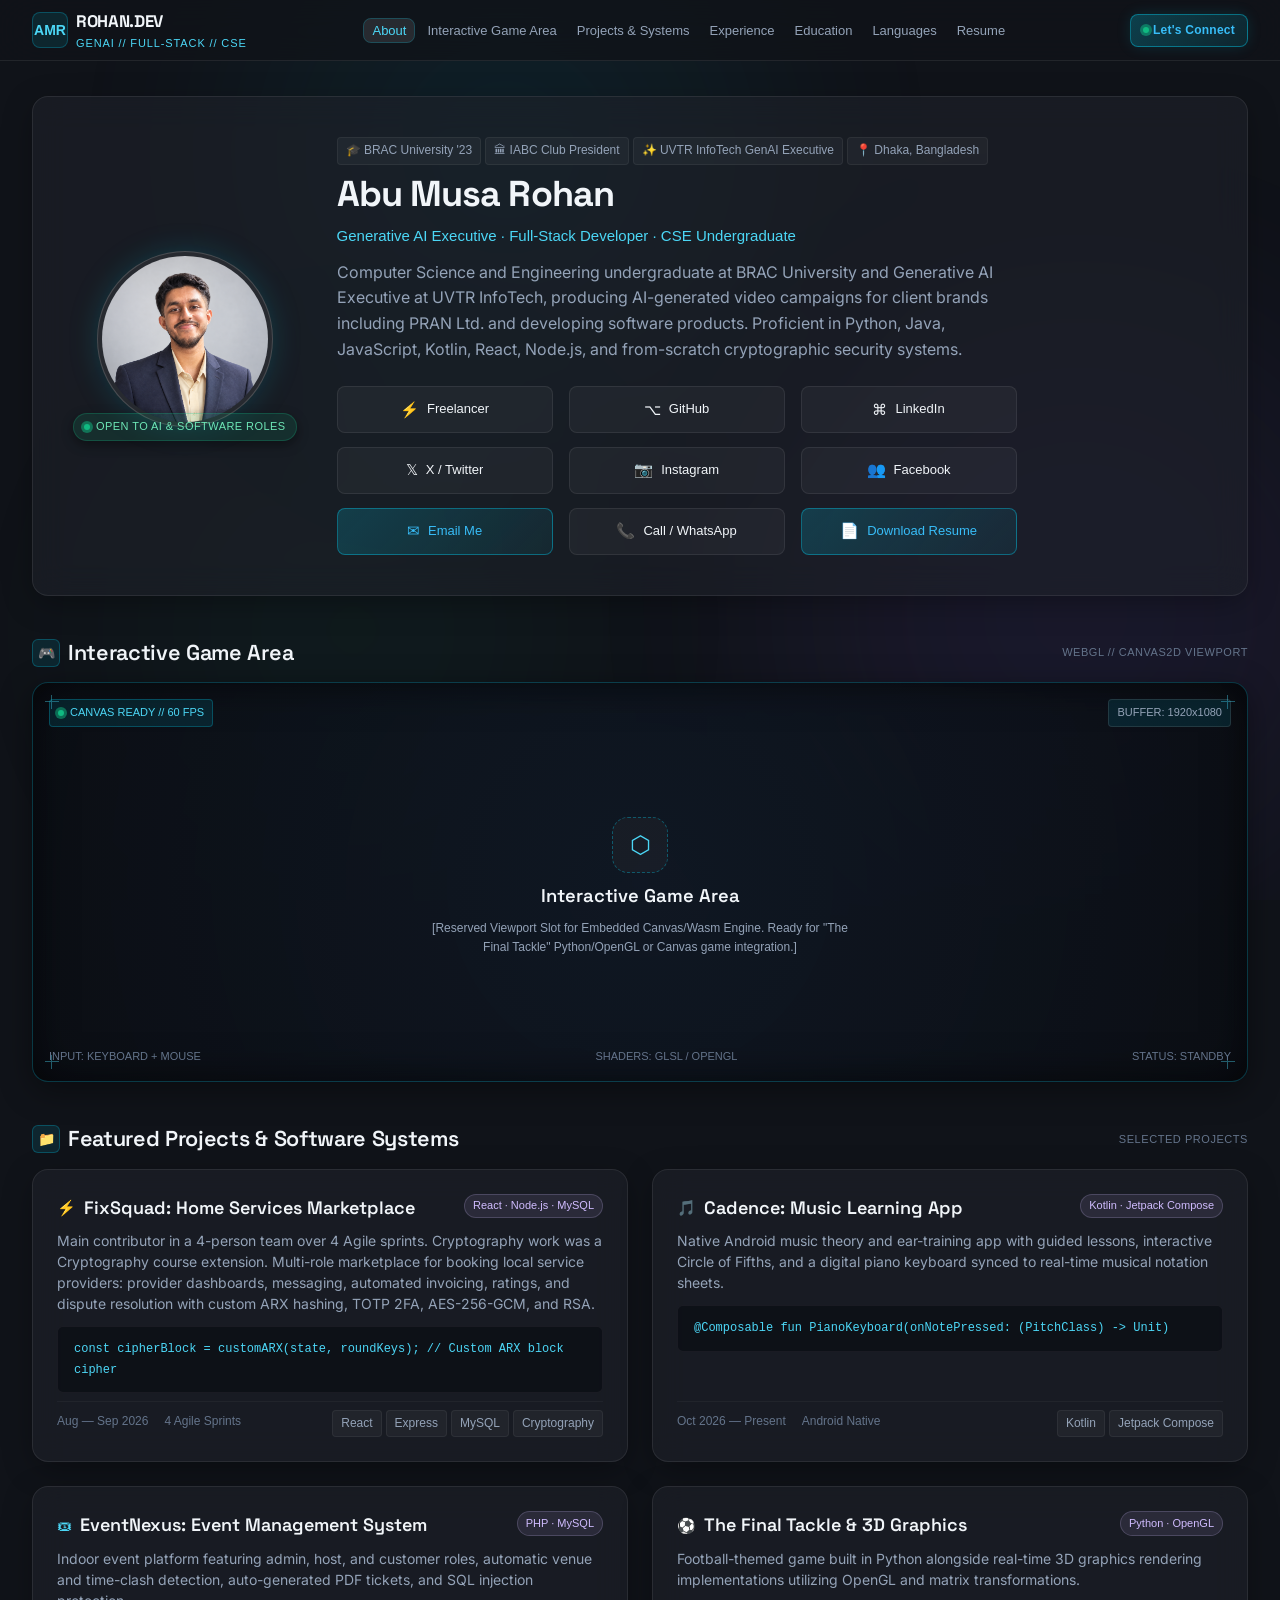
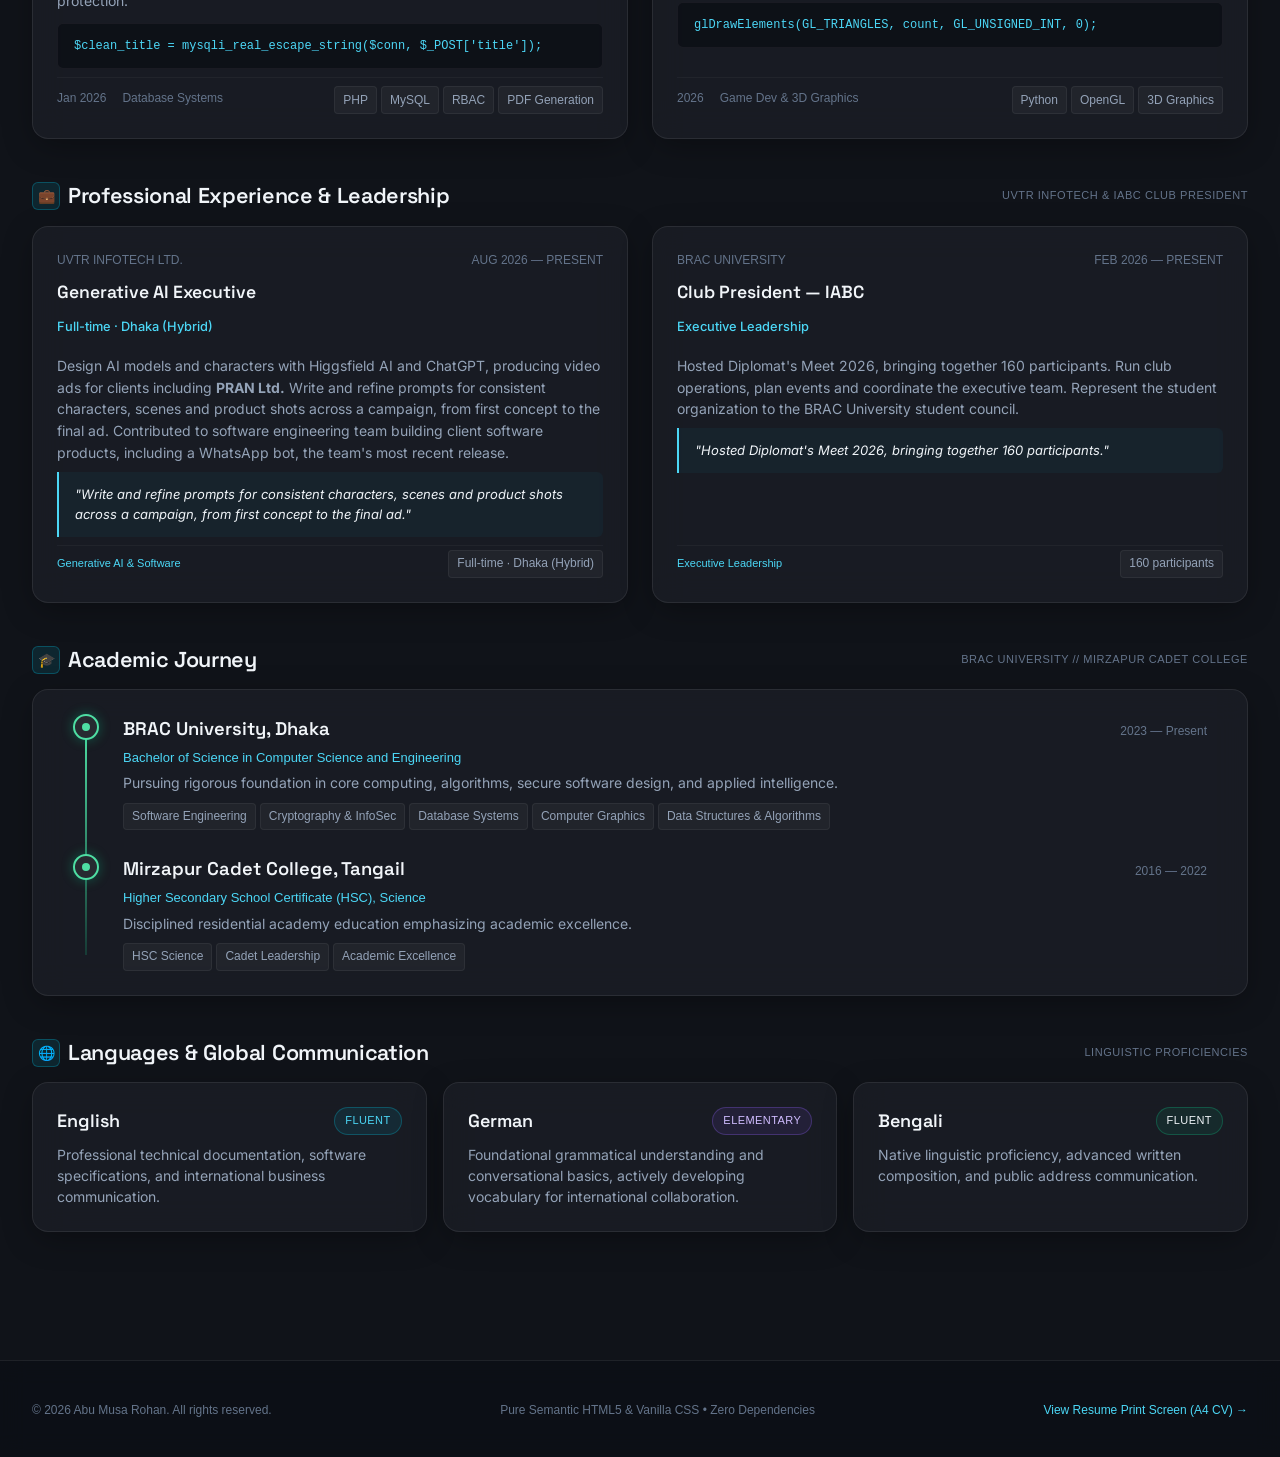
==== index.html @ 33e9783a "Merge pull request #1 from lEVI2889/feat/day-9-a11y-audit fix: a11y improvements" ====
<!DOCTYPE html>
<html lang="en">
<head>
  <meta charset="UTF-8">
  <meta name="viewport" content="width=device-width, initial-scale=1.0">
  <title>Abu Musa Rohan - Generative AI Executive &amp; Full-Stack Developer</title>
  <meta name="description" content="Portfolio of Abu Musa Rohan - Generative AI Executive at UVTR InfoTech, Full-Stack Developer, and CSE Undergraduate at BRAC University.">
  
  <!-- Design System Tokens & Base Stylesheet (Zero external framework dependencies) -->
  <link rel="stylesheet" href="css/tokens.css">
  <link rel="stylesheet" href="css/style.css">
</head>
<body>

  <!-- Ambient Decorative Glowing Mesh (Screen Only) -->
  <div class="ambient-mesh" aria-hidden="true">
    <div class="glow-orb glow-cyan-1"></div>
    <div class="glow-orb glow-violet-1"></div>
    <div class="glow-orb glow-emerald-1"></div>
  </div>

  <!-- Top Sticky Navigation -->
  <header class="site-header">
    <div class="nav-container">
      <a href="#" class="brand-badge">
        <div class="brand-icon">AMR</div>
        <div class="brand-text">
          <span class="brand-title">ROHAN.DEV</span>
          <span class="brand-subtitle">GenAI // Full-Stack // CSE</span>
        </div>
      </a>

      <nav aria-label="Main Navigation">
        <ul class="nav-links">
          <li><a href="#about" class="nav-link active">About</a></li>
          <li><a href="#interactive-game-area" class="nav-link">Interactive Game Area</a></li>
          <li><a href="#projects" class="nav-link">Projects &amp; Systems</a></li>
          <li><a href="#experience" class="nav-link">Experience</a></li>
          <li><a href="#education" class="nav-link">Education</a></li>
          <li><a href="#languages" class="nav-link">Languages</a></li>
          <li><a href="resume.html" class="nav-link">Resume</a></li>
        </ul>
      </nav>

      <div class="nav-actions">
        <a href="mailto:abumusarohan2437@gmail.com" class="btn btn-primary btn-sm" aria-label="Let's Connect via email">
          <span class="status-dot pulsing"></span>
          <span>Let's Connect</span>
        </a>
      </div>
    </div>
  </header>

  <!-- Main Content Shell -->
  <div class="site-wrapper">
    <main>

      <!-- ====================================================================
           MODULE 1: HERO SECTION
           ==================================================================== -->
      <section id="about" class="glass-panel hero-card" aria-label="Profile and Bio">
        <!-- Avatar Column with Glowing Halo and Live Status Badge -->
        <div class="hero-avatar-area">
          <div class="avatar-wrapper">
            <img src="assets/Professional Pic Rohan_org shirt.png" alt="Abu Musa Rohan - Generative AI Executive &amp; Full-Stack Developer" class="avatar-img">
          </div>
          <div class="status-pill avatar-status-badge">
            <span class="status-dot pulsing"></span>
            <span>Open to AI &amp; Software Roles</span>
          </div>
        </div>

        <!-- Identity, Bio & Interactive Call-to-Actions -->
        <div class="hero-content">
          <!-- Status Chips Row -->
          <div class="hero-tags-row">
            <span class="tech-tag">🎓 BRAC University '23</span>
            <span class="tech-tag">🏛 IABC Club President</span>
            <span class="tech-tag">✨ UVTR InfoTech GenAI Executive</span>
            <span class="tech-tag">📍 Dhaka, Bangladesh</span>
          </div>

          <!-- Name & Role -->
          <h1 class="hero-name">Abu Musa Rohan</h1>
          <p class="hero-title-subline">Generative AI Executive · Full-Stack Developer · CSE Undergraduate</p>

          <!-- Narrative Bio -->
          <p class="hero-bio">
            Computer Science and Engineering undergraduate at BRAC University and Generative AI Executive at UVTR InfoTech, 
            producing AI-generated video campaigns for client brands including PRAN Ltd. and developing software products. 
            Proficient in Python, Java, JavaScript, Kotlin, React, Node.js, and from-scratch cryptographic security systems.
          </p>

          <!-- Frosted Glass Contact & Actions 3x3 Grid (9 Uniform Items) -->
          <div class="hero-contact-grid" aria-label="Social Profiles and Contact Channels">
            <!-- 1. Freelancer -->
            <a href="https://www.freelancer.com/u/rohan5689" target="_blank" rel="noopener noreferrer" class="contact-grid-btn" title="Freelancer.com Profile" aria-label="Freelancer Profile">
              <span class="btn-icon">⚡</span>
              <span class="btn-text">Freelancer</span>
            </a>
            <!-- 2. GitHub -->
            <a href="https://github.com/lEVI2889" target="_blank" rel="noopener noreferrer" class="contact-grid-btn" title="GitHub Profile" aria-label="GitHub Profile">
              <span class="btn-icon">⌥</span>
              <span class="btn-text">GitHub</span>
            </a>
            <!-- 3. LinkedIn -->
            <a href="https://linkedin.com/in/abumusarohan" target="_blank" rel="noopener noreferrer" class="contact-grid-btn" title="LinkedIn Profile" aria-label="LinkedIn Profile">
              <span class="btn-icon">⌘</span>
              <span class="btn-text">LinkedIn</span>
            </a>
            <!-- 4. X / Twitter -->
            <a href="https://x.com/levi_ack89" target="_blank" rel="noopener noreferrer" class="contact-grid-btn" title="X Profile" aria-label="X Profile">
              <span class="btn-icon">𝕏</span>
              <span class="btn-text">X / Twitter</span>
            </a>
            <!-- 5. Instagram -->
            <a href="https://www.instagram.com/am_rohan_89/" target="_blank" rel="noopener noreferrer" class="contact-grid-btn" title="Instagram" aria-label="Instagram Profile">
              <span class="btn-icon">📷</span>
              <span class="btn-text">Instagram</span>
            </a>
            <!-- 6. Facebook -->
            <a href="https://www.facebook.com/abumusa.rohan/" target="_blank" rel="noopener noreferrer" class="contact-grid-btn" title="Facebook" aria-label="Facebook Profile">
              <span class="btn-icon">👥</span>
              <span class="btn-text">Facebook</span>
            </a>
            <!-- 7. Email -->
            <a href="mailto:abumusarohan2437@gmail.com" class="contact-grid-btn highlight-primary" title="Email Abu Musa Rohan" aria-label="Email Abu Musa Rohan">
              <span class="btn-icon">✉</span>
              <span class="btn-text">Email Me</span>
            </a>
            <!-- 8. Call / Phone -->
            <a href="tel:+8801722615596" class="contact-grid-btn" title="Call or WhatsApp (+880 1722-615596)" aria-label="Call or WhatsApp (+880 1722-615596)">
              <span class="btn-icon">📞</span>
              <span class="btn-text">Call / WhatsApp</span>
            </a>
            <!-- 9. Download Resume -->
            <a href="resume.html" class="contact-grid-btn highlight-primary" title="View & Download Resume" aria-label="View and Download Resume">
              <span class="btn-icon">📄</span>
              <span class="btn-text">Download Resume</span>
            </a>
          </div>
        </div>
      </section>

      <!-- ====================================================================
           MODULE 2: INTERACTIVE CANVAS CONTAINER
           ==================================================================== -->
      <section id="interactive-game-area" class="canvas-section" aria-label="Interactive Game Canvas">
        <div class="section-header-row">
          <div class="section-title-wrap">
            <div class="section-icon-badge">🎮</div>
            <h2 class="section-heading">Interactive Game Area</h2>
          </div>
          <span class="section-telemetry">WebGL // Canvas2D Viewport</span>
        </div>

        <!-- Blank Frosted Glass Canvas Container -->
        <div class="interactive-game-canvas glass-panel">
          <!-- Subtle corner crosshairs -->
          <div class="crosshair crosshair-tl"></div>
          <div class="crosshair crosshair-tr"></div>
          <div class="crosshair crosshair-bl"></div>
          <div class="crosshair crosshair-br"></div>

          <!-- Header Bar within Canvas -->
          <div class="canvas-top-bar">
            <div class="canvas-status-badge">
              <span class="status-dot pulsing"></span>
              <span>CANVAS READY // 60 FPS</span>
            </div>
            <div class="canvas-status-badge" style="border-color: rgba(255,255,255,0.1); color: var(--text-secondary);">
              <span>BUFFER: 1920x1080</span>
            </div>
          </div>

          <!-- Center Minimalist Slot Badge strictly indicating the ready slot -->
          <div class="canvas-center-placeholder">
            <div class="canvas-slot-icon">
              <span>⬡</span>
            </div>
            <h3 class="canvas-slot-label">Interactive Game Area</h3>
            <p class="canvas-slot-desc">
              [Reserved Viewport Slot for Embedded Canvas/Wasm Engine. Ready for "The Final Tackle" Python/OpenGL or Canvas game integration.]
            </p>
          </div>

          <!-- Discreet System Footer within Canvas -->
          <div class="canvas-bottom-bar">
            <span>INPUT: KEYBOARD + MOUSE</span>
            <span>SHADERS: GLSL / OPENGL</span>
            <span>STATUS: STANDBY</span>
          </div>
        </div>
      </section>

      <!-- ====================================================================
           MODULE 3: PROJECTS & SYSTEMS (REAL CV DATA)
           ==================================================================== -->
      <section id="projects" class="canvas-section" aria-label="Featured Projects">
        <div class="section-header-row">
          <div class="section-title-wrap">
            <div class="section-icon-badge">📁</div>
            <h2 class="section-heading">Featured Projects &amp; Software Systems</h2>
          </div>
          <span class="section-telemetry">Selected Projects</span>
        </div>

        <div class="content-grid-2col">
          <!-- Project 1: FixSquad -->
          <article class="glass-panel glass-panel-interactive repo-card">
            <div class="repo-card-header">
              <div class="repo-name-group">
                <span class="repo-icon">⚡</span>
                <a href="https://github.com/lEVI2889" target="_blank" rel="noopener noreferrer" class="repo-title">FixSquad: Home Services Marketplace</a>
              </div>
              <span class="repo-lang-pill">React · Node.js · MySQL</span>
            </div>
            <p class="repo-desc">
              Main contributor in a 4-person team over 4 Agile sprints. Cryptography work was a Cryptography course extension. Multi-role marketplace for booking local service providers: provider dashboards, messaging, automated invoicing, ratings, and dispute resolution with custom ARX hashing, TOTP 2FA, AES-256-GCM, and RSA.
            </p>
            <div class="repo-code-preview">
              <code>const cipherBlock = customARX(state, roundKeys); // Custom ARX block cipher</code>
            </div>
            <div class="repo-footer">
              <div class="repo-metrics">
                <span class="metric-item">Aug — Sep 2026</span>
                <span class="metric-item">4 Agile Sprints</span>
              </div>
              <div class="timeline-chips">
                <span class="tech-tag">React</span>
                <span class="tech-tag">Express</span>
                <span class="tech-tag">MySQL</span>
                <span class="tech-tag">Cryptography</span>
              </div>
            </div>
          </article>

          <!-- Project 2: Cadence -->
          <article class="glass-panel glass-panel-interactive repo-card">
            <div class="repo-card-header">
              <div class="repo-name-group">
                <span class="repo-icon">🎵</span>
                <a href="https://github.com/lEVI2889" target="_blank" rel="noopener noreferrer" class="repo-title">Cadence: Music Learning App</a>
              </div>
              <span class="repo-lang-pill">Kotlin · Jetpack Compose</span>
            </div>
            <p class="repo-desc">
              Native Android music theory and ear-training app with guided lessons, interactive Circle of Fifths, and a digital piano keyboard synced to real-time musical notation sheets.
            </p>
            <div class="repo-code-preview">
              <code>@Composable fun PianoKeyboard(onNotePressed: (PitchClass) -&gt; Unit)</code>
            </div>
            <div class="repo-footer">
              <div class="repo-metrics">
                <span class="metric-item">Oct 2026 — Present</span>
                <span class="metric-item">Android Native</span>
              </div>
              <div class="timeline-chips">
                <span class="tech-tag">Kotlin</span>
                <span class="tech-tag">Jetpack Compose</span>
              </div>
            </div>
          </article>

          <!-- Project 3: EventNexus -->
          <article class="glass-panel glass-panel-interactive repo-card">
            <div class="repo-card-header">
              <div class="repo-name-group">
                <span class="repo-icon">🎟</span>
                <a href="https://github.com/lEVI2889" target="_blank" rel="noopener noreferrer" class="repo-title">EventNexus: Event Management System</a>
              </div>
              <span class="repo-lang-pill">PHP · MySQL</span>
            </div>
            <p class="repo-desc">
              Indoor event platform featuring admin, host, and customer roles, automatic venue and time-clash detection, auto-generated PDF tickets, and SQL injection protection.
            </p>
            <div class="repo-code-preview">
              <code>$clean_title = mysqli_real_escape_string($conn, $_POST['title']);</code>
            </div>
            <div class="repo-footer">
              <div class="repo-metrics">
                <span class="metric-item">Jan 2026</span>
                <span class="metric-item">Database Systems</span>
              </div>
              <div class="timeline-chips">
                <span class="tech-tag">PHP</span>
                <span class="tech-tag">MySQL</span>
                <span class="tech-tag">RBAC</span>
                <span class="tech-tag">PDF Generation</span>
              </div>
            </div>
          </article>

          <!-- Project 4: The Final Tackle & 3D Graphics -->
          <article class="glass-panel glass-panel-interactive repo-card">
            <div class="repo-card-header">
              <div class="repo-name-group">
                <span class="repo-icon">⚽</span>
                <a href="https://github.com/lEVI2889" target="_blank" rel="noopener noreferrer" class="repo-title">The Final Tackle &amp; 3D Graphics</a>
              </div>
              <span class="repo-lang-pill">Python · OpenGL</span>
            </div>
            <p class="repo-desc">
              Football-themed game built in Python alongside real-time 3D graphics rendering implementations utilizing OpenGL and matrix transformations.
            </p>
            <div class="repo-code-preview">
              <code>glDrawElements(GL_TRIANGLES, count, GL_UNSIGNED_INT, 0);</code>
            </div>
            <div class="repo-footer">
              <div class="repo-metrics">
                <span class="metric-item">2026</span>
                <span class="metric-item">Game Dev &amp; 3D Graphics</span>
              </div>
              <div class="timeline-chips">
                <span class="tech-tag">Python</span>
                <span class="tech-tag">OpenGL</span>
                <span class="tech-tag">3D Graphics</span>
              </div>
            </div>
          </article>
        </div>
      </section>

      <!-- ====================================================================
           MODULE 4: WORK EXPERIENCE & LEADERSHIP (REAL CV DATA)
           ==================================================================== -->
      <section id="experience" class="canvas-section" aria-label="Experience and Leadership">
        <div class="section-header-row">
          <div class="section-title-wrap">
            <div class="section-icon-badge">💼</div>
            <h2 class="section-heading">Professional Experience &amp; Leadership</h2>
          </div>
          <span class="section-telemetry">UVTR InfoTech &amp; IABC Club President</span>
        </div>

        <div class="feed-grid">
          <!-- Experience Item 1: UVTR InfoTech -->
          <article class="glass-panel glass-panel-interactive feed-card">
            <div class="feed-meta">
              <span>UVTR INFOTECH LTD.</span>
              <span>AUG 2026 — PRESENT</span>
            </div>
            <h3 style="font-family: var(--font-display); font-size: 1.1rem; font-weight: 600; color: var(--text-primary); margin-bottom: 0.2rem;">
              Generative AI Executive
            </h3>
            <div style="font-size: 0.8rem; color: var(--color-primary); margin-bottom: 0.6rem; font-weight: 500;">
              Full-time · Dhaka (Hybrid)
            </div>
            <p class="feed-content">
              Design AI models and characters with Higgsfield AI and ChatGPT, producing video ads for clients including <strong>PRAN Ltd.</strong>
              Write and refine prompts for consistent characters, scenes and product shots across a campaign, from first concept to the final ad.
              Contributed to software engineering team building client software products, including a WhatsApp bot, the team's most recent release.
            </p>
            <blockquote class="feed-highlight-quote">
              "Write and refine prompts for consistent characters, scenes and product shots across a campaign, from first concept to the final ad."
            </blockquote>
            <div class="feed-footer">
              <span class="feed-badge">Generative AI &amp; Software</span>
              <span class="tech-tag">Full-time · Dhaka (Hybrid)</span>
            </div>
          </article>

          <!-- Experience Item 2: IABC Club President -->
          <article class="glass-panel glass-panel-interactive feed-card">
            <div class="feed-meta">
              <span>BRAC UNIVERSITY</span>
              <span>FEB 2026 — PRESENT</span>
            </div>
            <h3 style="font-family: var(--font-display); font-size: 1.1rem; font-weight: 600; color: var(--text-primary); margin-bottom: 0.2rem;">
              Club President — IABC
            </h3>
            <div style="font-size: 0.8rem; color: var(--color-primary); margin-bottom: 0.6rem; font-weight: 500;">
              Executive Leadership
            </div>
            <p class="feed-content">
              Hosted Diplomat's Meet 2026, bringing together 160 participants.
              Run club operations, plan events and coordinate the executive team.
              Represent the student organization to the BRAC University student council.
            </p>
            <blockquote class="feed-highlight-quote">
              "Hosted Diplomat's Meet 2026, bringing together 160 participants."
            </blockquote>
            <div class="feed-footer">
              <span class="feed-badge">Executive Leadership</span>
              <span class="tech-tag">160 participants</span>
            </div>
          </article>
        </div>
      </section>

      <!-- ====================================================================
           MODULE 5: EDUCATION TIMELINE (REAL CV DATA)
           ==================================================================== -->
      <section id="education" class="canvas-section" aria-label="Education Timeline">
        <div class="section-header-row">
          <div class="section-title-wrap">
            <div class="section-icon-badge">🎓</div>
            <h2 class="section-heading">Academic Journey</h2>
          </div>
          <span class="section-telemetry">BRAC University // Mirzapur Cadet College</span>
        </div>

        <div class="glass-panel timeline-container">
          <!-- Continuous Vertical Axis Line -->
          <div class="timeline-axis" aria-hidden="true"></div>

          <!-- Timeline Node 1: BRAC University -->
          <div class="timeline-node">
            <div class="timeline-marker">
              <div class="timeline-marker-inner"></div>
            </div>
            <div class="timeline-content">
              <div class="timeline-header">
                <h3 class="timeline-inst">BRAC University, Dhaka</h3>
                <span class="timeline-period">2023 — Present</span>
              </div>
              <div class="timeline-degree">Bachelor of Science in Computer Science and Engineering</div>
              <p class="timeline-details">
                Pursuing rigorous foundation in core computing, algorithms, secure software design, and applied intelligence.
              </p>
              <div class="timeline-chips">
                <span class="tech-tag">Software Engineering</span>
                <span class="tech-tag">Cryptography &amp; InfoSec</span>
                <span class="tech-tag">Database Systems</span>
                <span class="tech-tag">Computer Graphics</span>
                <span class="tech-tag">Data Structures &amp; Algorithms</span>
              </div>
            </div>
          </div>

          <!-- Timeline Node 2: Mirzapur Cadet College -->
          <div class="timeline-node">
            <div class="timeline-marker">
              <div class="timeline-marker-inner"></div>
            </div>
            <div class="timeline-content">
              <div class="timeline-header">
                <h3 class="timeline-inst">Mirzapur Cadet College, Tangail</h3>
                <span class="timeline-period">2016 — 2022</span>
              </div>
              <div class="timeline-degree">Higher Secondary School Certificate (HSC), Science</div>
              <p class="timeline-details">
                Disciplined residential academy education emphasizing academic excellence.
              </p>
              <div class="timeline-chips">
                <span class="tech-tag">HSC Science</span>
                <span class="tech-tag">Cadet Leadership</span>
                <span class="tech-tag">Academic Excellence</span>
              </div>
            </div>
          </div>
        </div>
      </section>

      <!-- ====================================================================
           MODULE 6: LANGUAGES SECTION
           ==================================================================== -->
      <section id="languages" class="canvas-section" aria-label="Languages">
        <div class="section-header-row">
          <div class="section-title-wrap">
            <div class="section-icon-badge">🌐</div>
            <h2 class="section-heading">Languages &amp; Global Communication</h2>
          </div>
          <span class="section-telemetry">Linguistic Proficiencies</span>
        </div>

        <div style="display: grid; grid-template-columns: repeat(auto-fit, minmax(280px, 1fr)); gap: var(--space-md);">
          <div class="glass-panel repo-card">
            <div class="repo-card-header">
              <h3 class="repo-title">English</h3>
              <span class="status-pill" style="color: var(--color-primary); border-color: rgba(6,182,212,0.3); background: rgba(6,182,212,0.1);">Fluent</span>
            </div>
            <p class="repo-desc">
              Professional technical documentation, software specifications, and international business communication.
            </p>
          </div>

          <div class="glass-panel repo-card">
            <div class="repo-card-header">
              <h3 class="repo-title">German</h3>
              <span class="status-pill" style="color: var(--color-secondary); border-color: rgba(139,92,246,0.3); background: rgba(139,92,246,0.1);">Elementary</span>
            </div>
            <p class="repo-desc">
              Foundational grammatical understanding and conversational basics, actively developing vocabulary for international collaboration.
            </p>
          </div>

          <div class="glass-panel repo-card">
            <div class="repo-card-header">
              <h3 class="repo-title">Bengali</h3>
              <span class="status-pill" style="color: var(--color-accent); border-color: rgba(16,185,129,0.3); background: rgba(16,185,129,0.1);">Fluent</span>
            </div>
            <p class="repo-desc">
              Native linguistic proficiency, advanced written composition, and public address communication.
            </p>
          </div>
        </div>
      </section>

    </main>
  </div>

  <!-- Site Footer -->
  <footer class="site-footer">
    <div class="footer-content">
      <div>
        <span>© 2026 Abu Musa Rohan. All rights reserved.</span>
      </div>
      <div>
        <span>Pure Semantic HTML5 &amp; Vanilla CSS • Zero Dependencies</span>
      </div>
      <div>
        <a href="resume.html" style="color: var(--color-primary); text-decoration: none;">View Resume Print Screen (A4 CV) →</a>
      </div>
    </div>
  </footer>

</body>
</html>
---- css/tokens.css ----
/* ==========================================================================
   Design System Tokens - Frosted Glass CS Portfolio
   Derived from Stitch project "Frosted Glass CS Portfolio"
   ========================================================================== */

:root {
  /* --- Color Palette (Dark Mode Base) --- */
  --bg-canvas: #101319;
  --surface-container-lowest: #0b0e14;
  --surface-container-low: #191c22;
  --surface-container: #1d2026;
  --surface-container-high: #272a30;
  --surface-container-highest: #32353b;
  --surface-bright: #363940;

  /* --- Accents --- */
  --color-primary: #4cd7f6;
  --color-primary-container: #06b6d4;
  --color-on-primary: #003640;
  --color-on-primary-container: #00424f;

  --color-secondary: #d0bcff;
  --color-secondary-container: #8b5cf6;
  --color-on-secondary: #3c0091;

  --color-tertiary: #4edea3;
  --color-tertiary-container: #10b981;
  --color-on-tertiary: #003824;

  /* --- Typography Colors --- */
  --text-primary: #f1f5f9;
  --text-secondary: #94a3b8;
  --text-muted: #64748b;
  --text-inverse: #101319;

  /* --- Borders & Outlines --- */
  --outline-subtle: rgba(255, 255, 255, 0.08);
  --outline-highlight: rgba(255, 255, 255, 0.16);
  --outline-interactive: rgba(6, 182, 212, 0.40);
  --outline-variant: #3d494c;

  /* --- Frosted Glass Surface Tokens --- */
  --glass-bg-subtle: rgba(24, 28, 36, 0.45);
  --glass-bg-default: rgba(30, 34, 43, 0.60);
  --glass-bg-raised: rgba(38, 44, 56, 0.75);
  --glass-bg-overlay: rgba(18, 21, 27, 0.85);

  --glass-blur-sm: 12px;
  --glass-blur-md: 16px;
  --glass-blur-lg: 24px;
  --glass-blur-xl: 28px;

  --glass-border-default: 1px solid var(--outline-subtle);
  --glass-border-highlight: 1px solid var(--outline-highlight);
  --glass-border-interactive: 1px solid var(--outline-interactive);

  --glass-shadow-default: 0 8px 32px -4px rgba(0, 0, 0, 0.35);
  --glass-shadow-raised: 0 16px 40px -8px rgba(0, 0, 0, 0.50), 0 0 20px -2px rgba(6, 182, 212, 0.15);
  --glass-shadow-glow: 0 0 24px -2px rgba(6, 182, 212, 0.25);

  /* --- Typography Families --- */
  --font-display: 'Space Grotesk', -apple-system, BlinkMacSystemFont, 'Segoe UI', Roboto, sans-serif;
  --font-body: 'Inter', -apple-system, BlinkMacSystemFont, 'Segoe UI', Roboto, sans-serif;
  --font-mono: 'Helvetica Neue', Helvetica, Arial, sans-serif;

  /* --- Border Radius Scale --- */
  --radius-xs: 4px;
  --radius-sm: 6px;
  --radius-md: 8px;
  --radius-lg: 16px;
  --radius-xl: 24px;
  --radius-full: 9999px;

  /* --- Spacing Scale --- */
  --space-2xs: 0.125rem; /* 2px */
  --space-xs: 0.25rem;   /* 4px */
  --space-sm: 0.5rem;    /* 8px */
  --space-md: 1rem;      /* 16px */
  --space-lg: 1.5rem;    /* 24px */
  --space-xl: 2.5rem;    /* 40px */
  --space-2xl: 4rem;     /* 64px */

  /* --- Layout Bounds --- */
  --max-content-width: 1280px;
  --page-margin: 2rem;
  --grid-gutter: 1.5rem;
}

@media (max-width: 768px) {
  :root {
    --page-margin: 1.25rem;
    --grid-gutter: 1rem;
    --space-xl: 2rem;
  }
}
---- css/style.css ----
/* ==========================================================================
   Base Styles & Components - Frosted Glass CS Portfolio
   Adheres to @ponytail: zero dependencies, vanilla CSS custom properties,
   hardware-accelerated backdrop-filter frosted glass surfaces.
   ========================================================================== */

@import url('https://fonts.googleapis.com/css2?family=Inter:wght@400;500;600&family=Space+Grotesk:wght@500;600;700&display=swap');

/* --- Resets & Base Elements --- */
*, *::before, *::after {
  box-sizing: border-box;
  margin: 0;
  padding: 0;
}

html {
  font-size: 16px;
  scroll-behavior: smooth;
  color-scheme: dark;
}

/* --- Accessibility: Focus Visible Styling --- */
:focus-visible {
  outline: 2px solid var(--color-primary);
  outline-offset: 3px;
  border-radius: var(--radius-sm);
}

:focus:not(:focus-visible) {
  outline: none;
}

a:focus-visible,
button:focus-visible,
input:focus-visible,
select:focus-visible,
textarea:focus-visible,
[tabindex]:focus-visible {
  outline: 2px solid var(--color-primary);
  outline-offset: 3px;
}

body {
  background-color: var(--bg-canvas);
  color: var(--text-primary);
  font-family: var(--font-body);
  font-size: 0.9375rem; /* 15px */
  line-height: 1.6;
  min-height: 100vh;
  position: relative;
  overflow-x: hidden;
  -webkit-font-smoothing: antialiased;
  -moz-osx-font-smoothing: grayscale;
}

/* --- Ambient Glow Mesh Background --- */
.ambient-mesh {
  position: fixed;
  inset: 0;
  pointer-events: none;
  z-index: 0;
  overflow: hidden;
}

.glow-orb {
  position: absolute;
  border-radius: 50%;
  filter: blur(120px);
  opacity: 0.08;
  will-change: transform;
}

.glow-cyan-1 {
  width: 500px;
  height: 500px;
  background-color: var(--color-primary-container);
  top: -100px;
  left: 20%;
}

.glow-violet-1 {
  width: 600px;
  height: 600px;
  background-color: var(--color-secondary-container);
  top: 35%;
  right: -100px;
}

.glow-emerald-1 {
  width: 450px;
  height: 450px;
  background-color: var(--color-tertiary-container);
  bottom: 5%;
  left: 10%;
  opacity: 0.05;
}

/* --- Container & Layout --- */
.site-wrapper {
  position: relative;
  z-index: 1;
  max-width: var(--max-content-width);
  margin: 0 auto;
  padding: 0 var(--page-margin);
}

main {
  display: flex;
  flex-direction: column;
  gap: var(--space-xl);
  padding-top: calc(72px + var(--space-lg));
  padding-bottom: var(--space-2xl);
}

/* --- Frosted Glass Surface Primitives --- */
.glass-panel {
  background: var(--glass-bg-default);
  backdrop-filter: blur(var(--glass-blur-md));
  -webkit-backdrop-filter: blur(var(--glass-blur-md));
  border: var(--glass-border-default);
  border-radius: var(--radius-lg);
  box-shadow: var(--glass-shadow-default);
  position: relative;
  overflow: hidden;
  transition: transform 0.25s ease, border-color 0.25s ease, box-shadow 0.25s ease;
}

.glass-panel-subtle {
  background: var(--glass-bg-subtle);
  backdrop-filter: blur(var(--glass-blur-sm));
  -webkit-backdrop-filter: blur(var(--glass-blur-sm));
  border: var(--glass-border-default);
  border-radius: var(--radius-md);
}

.glass-panel-raised {
  background: var(--glass-bg-raised);
  backdrop-filter: blur(var(--glass-blur-lg));
  -webkit-backdrop-filter: blur(var(--glass-blur-lg));
  border: var(--glass-border-highlight);
  border-radius: var(--radius-lg);
  box-shadow: var(--glass-shadow-raised);
}

.glass-panel-interactive:hover {
  transform: translateY(-3px);
  border-color: var(--outline-highlight);
  box-shadow: var(--glass-shadow-raised);
}

/* --- Fixed Top Navigation --- */
.site-header {
  position: fixed;
  top: 0;
  left: 0;
  right: 0;
  z-index: 50;
  padding: var(--space-sm) var(--page-margin);
  background: rgba(16, 19, 25, 0.75);
  backdrop-filter: blur(var(--glass-blur-lg));
  -webkit-backdrop-filter: blur(var(--glass-blur-lg));
  border-bottom: var(--glass-border-default);
}

.nav-container {
  max-width: var(--max-content-width);
  margin: 0 auto;
  display: flex;
  align-items: center;
  justify-content: space-between;
}

.brand-badge {
  display: flex;
  align-items: center;
  gap: var(--space-sm);
  text-decoration: none;
}

.brand-icon {
  width: 36px;
  height: 36px;
  display: flex;
  align-items: center;
  justify-content: center;
  border-radius: var(--radius-md);
  background: rgba(6, 182, 212, 0.12);
  border: 1px solid rgba(6, 182, 212, 0.3);
  color: var(--color-primary);
  font-family: var(--font-mono);
  font-weight: 700;
  font-size: 0.875rem;
}

.brand-text {
  display: flex;
  flex-direction: column;
}

.brand-title {
  font-family: var(--font-display);
  font-size: 1.05rem;
  font-weight: 700;
  letter-spacing: -0.02em;
  color: var(--text-primary);
}

.brand-subtitle {
  font-family: var(--font-mono);
  font-size: 0.6875rem;
  color: var(--color-primary);
  text-transform: uppercase;
  letter-spacing: 0.08em;
}

.nav-links {
  display: flex;
  align-items: center;
  gap: var(--space-xs);
  list-style: none;
}

.nav-link {
  font-family: var(--font-mono);
  font-size: 0.8125rem;
  color: var(--text-secondary);
  text-decoration: none;
  padding: var(--space-xs) var(--space-sm);
  border-radius: var(--radius-md);
  transition: color 0.2s, background-color 0.2s;
}

.nav-link:hover, .nav-link.active {
  color: var(--text-primary);
  background: var(--surface-container-high);
}

.nav-link.active {
  color: var(--color-primary);
  border: 1px solid rgba(6, 182, 212, 0.25);
}

.nav-actions {
  display: flex;
  align-items: center;
  gap: var(--space-sm);
}

/* --- Buttons & Action Chips --- */
.btn {
  display: inline-flex;
  align-items: center;
  justify-content: center;
  gap: var(--space-xs);
  font-family: var(--font-mono);
  font-size: 0.8125rem;
  font-weight: 600;
  letter-spacing: 0.02em;
  padding: 0.625rem 1.25rem;
  border-radius: var(--radius-md);
  text-decoration: none;
  cursor: pointer;
  transition: all 0.2s ease;
  white-space: nowrap;
}

.btn-primary {
  background: linear-gradient(135deg, rgba(6, 182, 212, 0.28), rgba(6, 182, 212, 0.12));
  color: #38bdf8;
  border: 1px solid rgba(6, 182, 212, 0.5);
  box-shadow: 0 0 16px -2px rgba(6, 182, 212, 0.2);
}

.btn-primary:hover {
  background: linear-gradient(135deg, rgba(6, 182, 212, 0.4), rgba(6, 182, 212, 0.2));
  border-color: rgba(6, 182, 212, 0.8);
  box-shadow: 0 0 20px rgba(6, 182, 212, 0.4);
  color: #f0f9ff;
  transform: translateY(-1px);
}

.btn-secondary {
  background: rgba(255, 255, 255, 0.05);
  color: var(--text-primary);
  border: var(--glass-border-default);
}

.btn-secondary:hover {
  background: rgba(255, 255, 255, 0.1);
  border-color: var(--outline-highlight);
  color: #ffffff;
  transform: translateY(-1px);
}

.btn-sm {
  padding: 0.375rem 0.75rem;
  font-size: 0.75rem;
}

/* --- Status & Tech Pills --- */
.status-pill {
  display: inline-flex;
  align-items: center;
  gap: 0.375rem;
  padding: 0.25rem 0.625rem;
  border-radius: var(--radius-full);
  font-family: var(--font-mono);
  font-size: 0.6875rem;
  font-weight: 500;
  text-transform: uppercase;
  letter-spacing: 0.04em;
  background: rgba(16, 185, 129, 0.12);
  color: #6ee7b7;
  border: 1px solid rgba(16, 185, 129, 0.25);
}

.status-dot {
  width: 6px;
  height: 6px;
  border-radius: 50%;
  background-color: var(--color-tertiary-container);
  position: relative;
}

.status-dot.pulsing::after {
  content: '';
  position: absolute;
  inset: -3px;
  border-radius: 50%;
  background-color: var(--color-tertiary-container);
  opacity: 0.5;
  animation: pulse-ring 2s infinite ease-out;
}

@keyframes pulse-ring {
  0% { transform: scale(0.8); opacity: 0.8; }
  100% { transform: scale(2.2); opacity: 0; }
}

.tech-tag {
  display: inline-flex;
  align-items: center;
  padding: 0.2rem 0.5rem;
  border-radius: var(--radius-xs);
  font-family: var(--font-mono);
  font-size: 0.75rem;
  background: rgba(255, 255, 255, 0.04);
  color: var(--text-secondary);
  border: 1px solid rgba(255, 255, 255, 0.06);
}

/* --- Module 1: Hero Section Component --- */
.hero-card {
  padding: var(--space-xl);
  display: flex;
  align-items: center;
  gap: var(--space-xl);
}

.hero-avatar-area {
  flex-shrink: 0;
  position: relative;
  display: flex;
  flex-direction: column;
  align-items: center;
}

.avatar-wrapper {
  width: 176px;
  height: 176px;
  border-radius: 50%;
  padding: 4px;
  background: var(--surface-container-high);
  border: 1px solid var(--outline-highlight);
  box-shadow: 0 0 32px -4px rgba(6, 182, 212, 0.25);
  display: flex;
  align-items: center;
  justify-content: center;
  overflow: hidden;
}

.avatar-img {
  width: 100%;
  height: 100%;
  border-radius: 50%;
  object-fit: cover;
}

.avatar-status-badge {
  margin-top: -14px;
  z-index: 2;
  box-shadow: 0 4px 12px rgba(0, 0, 0, 0.4);
}

.hero-content {
  flex: 1;
  display: flex;
  flex-direction: column;
  gap: var(--space-sm);
}

.hero-tags-row {
  display: flex;
  flex-wrap: wrap;
  gap: var(--space-xs);
}

.hero-name {
  font-family: var(--font-display);
  font-size: 2.25rem;
  font-weight: 700;
  letter-spacing: -0.025em;
  color: var(--text-primary);
  line-height: 1.2;
}

.hero-title-subline {
  font-family: var(--font-mono);
  font-size: 0.9375rem;
  color: var(--color-primary);
  font-weight: 500;
}

.hero-bio {
  color: var(--text-secondary);
  font-size: 1rem;
  max-width: 680px;
  margin-top: var(--space-xs);
}

.social-chips-row {
  display: flex;
  flex-wrap: wrap;
  align-items: center;
  gap: var(--space-xs);
  margin-top: var(--space-xs);
}

.social-chip {
  display: inline-flex;
  align-items: center;
  gap: 0.375rem;
  padding: 0.35rem 0.75rem;
  border-radius: var(--radius-sm);
  background: rgba(255, 255, 255, 0.03);
  border: 1px solid rgba(255, 255, 255, 0.08);
  color: var(--text-secondary);
  text-decoration: none;
  font-family: var(--font-mono);
  font-size: 0.75rem;
  transition: all 0.2s ease;
}

.social-chip:hover {
  background: rgba(255, 255, 255, 0.08);
  border-color: rgba(6, 182, 212, 0.4);
  color: var(--color-primary);
}

.hero-cta-group {
  display: flex;
  flex-wrap: wrap;
  gap: var(--space-sm);
  margin-top: var(--space-md);
}

/* --- Hero Contact & Actions 3x3 Grid --- */
.hero-contact-grid {
  display: grid;
  grid-template-columns: repeat(3, 1fr);
  gap: 0.85rem 1rem;
  width: 100%;
  max-width: 680px;
  margin-top: var(--space-md);
  box-sizing: border-box;
}

.contact-grid-btn {
  display: inline-flex;
  align-items: center;
  justify-content: center;
  gap: 0.5rem;
  width: 100%;
  padding: 0.65rem 0.85rem;
  border-radius: var(--radius-md);
  background: rgba(255, 255, 255, 0.04);
  backdrop-filter: blur(var(--blur-sm));
  -webkit-backdrop-filter: blur(var(--blur-sm));
  border: 1px solid rgba(255, 255, 255, 0.08);
  color: var(--text-primary);
  text-decoration: none;
  font-family: var(--font-mono);
  font-size: 0.8125rem;
  font-weight: 500;
  transition: all 0.2s ease;
  box-sizing: border-box;
  text-align: center;
  white-space: nowrap;
}

.contact-grid-btn:hover {
  background: rgba(255, 255, 255, 0.09);
  border-color: rgba(6, 182, 212, 0.5);
  color: var(--color-primary);
  transform: translateY(-1.5px);
  box-shadow: 0 4px 14px rgba(6, 182, 212, 0.15);
}

.contact-grid-btn.highlight-primary {
  background: linear-gradient(135deg, rgba(6, 182, 212, 0.22), rgba(6, 182, 212, 0.08));
  border-color: rgba(6, 182, 212, 0.45);
  color: #38bdf8;
}

.contact-grid-btn.highlight-primary:hover {
  background: linear-gradient(135deg, rgba(6, 182, 212, 0.38), rgba(6, 182, 212, 0.18));
  border-color: rgba(6, 182, 212, 0.85);
  color: #f0f9ff;
  box-shadow: 0 0 16px rgba(6, 182, 212, 0.35);
}

.contact-grid-btn .btn-icon {
  font-size: 0.95rem;
  display: inline-flex;
  align-items: center;
  justify-content: center;
  flex-shrink: 0;
}

.contact-grid-btn .btn-text {
  overflow: hidden;
  text-overflow: ellipsis;
  white-space: nowrap;
}

/* --- Module 2: Interactive Canvas ("Interactive Game Area") --- */
.canvas-section {
  display: flex;
  flex-direction: column;
  gap: var(--space-sm);
}

.section-header-row {
  display: flex;
  align-items: center;
  justify-content: space-between;
  margin-bottom: var(--space-xs);
}

.section-title-wrap {
  display: flex;
  align-items: center;
  gap: var(--space-sm);
}

.section-icon-badge {
  width: 28px;
  height: 28px;
  border-radius: var(--radius-sm);
  background: rgba(6, 182, 212, 0.12);
  border: 1px solid rgba(6, 182, 212, 0.3);
  color: var(--color-primary);
  display: flex;
  align-items: center;
  justify-content: center;
  font-size: 0.875rem;
}

.section-heading {
  font-family: var(--font-display);
  font-size: 1.35rem;
  font-weight: 600;
  letter-spacing: -0.015em;
  color: var(--text-primary);
}

.section-telemetry {
  font-family: var(--font-mono);
  font-size: 0.6875rem;
  color: var(--text-muted);
  text-transform: uppercase;
  letter-spacing: 0.05em;
}

.interactive-game-canvas {
  min-height: 400px;
  position: relative;
  border-radius: var(--radius-lg);
  display: flex;
  flex-direction: column;
  justify-content: space-between;
  padding: var(--space-md);
  background: radial-gradient(circle at 50% 50%, rgba(16, 25, 38, 0.8), rgba(11, 14, 20, 0.95));
  border: 1px solid rgba(6, 182, 212, 0.25);
  box-shadow: inset 0 0 40px rgba(0, 0, 0, 0.6), 0 8px 32px rgba(0, 0, 0, 0.4);
}

/* Faux technical crosshairs in corners */
.crosshair {
  position: absolute;
  width: 14px;
  height: 14px;
  pointer-events: none;
  opacity: 0.4;
}

.crosshair::before, .crosshair::after {
  content: '';
  position: absolute;
  background-color: var(--color-primary);
}

.crosshair::before { top: 6px; left: 0; width: 14px; height: 1px; }
.crosshair::after { top: 0; left: 6px; width: 1px; height: 14px; }

.crosshair-tl { top: 12px; left: 12px; }
.crosshair-tr { top: 12px; right: 12px; }
.crosshair-bl { bottom: 12px; left: 12px; }
.crosshair-br { bottom: 12px; right: 12px; }

.canvas-top-bar {
  display: flex;
  align-items: center;
  justify-content: space-between;
  z-index: 2;
}

.canvas-status-badge {
  display: inline-flex;
  align-items: center;
  gap: 0.375rem;
  padding: 0.25rem 0.5rem;
  border-radius: var(--radius-xs);
  background: rgba(6, 182, 212, 0.12);
  border: 1px solid rgba(6, 182, 212, 0.3);
  font-family: var(--font-mono);
  font-size: 0.6875rem;
  color: var(--color-primary);
}

.canvas-center-placeholder {
  margin: auto;
  text-align: center;
  display: flex;
  flex-direction: column;
  align-items: center;
  gap: var(--space-sm);
  z-index: 2;
  padding: var(--space-xl) var(--space-md);
}

.canvas-slot-icon {
  width: 56px;
  height: 56px;
  border-radius: var(--radius-lg);
  background: rgba(30, 34, 43, 0.6);
  border: 1px dashed rgba(6, 182, 212, 0.4);
  display: flex;
  align-items: center;
  justify-content: center;
  color: var(--color-primary);
  font-size: 1.5rem;
}

.canvas-slot-label {
  font-family: var(--font-display);
  font-size: 1.15rem;
  font-weight: 600;
  color: var(--text-primary);
}

.canvas-slot-desc {
  font-family: var(--font-mono);
  font-size: 0.75rem;
  color: var(--text-secondary);
  max-width: 440px;
}

.canvas-bottom-bar {
  display: flex;
  align-items: center;
  justify-content: space-between;
  font-family: var(--font-mono);
  font-size: 0.6875rem;
  color: var(--text-muted);
  z-index: 2;
}

/* --- Module 3: Grid & Feeds Section --- */
.content-grid-2col {
  display: grid;
  grid-template-columns: repeat(2, 1fr);
  gap: var(--grid-gutter);
}

.repo-card {
  padding: var(--space-lg);
  display: flex;
  flex-direction: column;
  gap: var(--space-sm);
}

.repo-card-header {
  display: flex;
  align-items: flex-start;
  justify-content: space-between;
}

.repo-name-group {
  display: flex;
  align-items: center;
  gap: 0.5rem;
}

.repo-icon {
  color: var(--color-primary);
}

.repo-title {
  font-family: var(--font-display);
  font-size: 1.125rem;
  font-weight: 600;
  color: var(--text-primary);
  text-decoration: none;
}

.repo-title:hover {
  color: var(--color-primary);
}

.repo-lang-pill {
  font-family: var(--font-mono);
  font-size: 0.6875rem;
  padding: 0.15rem 0.5rem;
  border-radius: var(--radius-full);
  background: rgba(208, 188, 255, 0.1);
  color: var(--color-secondary);
  border: 1px solid rgba(208, 188, 255, 0.2);
}

.repo-desc {
  font-size: 0.875rem;
  color: var(--text-secondary);
  line-height: 1.5;
}

.repo-code-preview {
  margin-top: 0.25rem;
  padding: 0.75rem 1rem;
  border-radius: var(--radius-sm);
  background: rgba(11, 14, 20, 0.75);
  border: 1px solid rgba(255, 255, 255, 0.05);
  font-family: var(--font-mono);
  font-size: 0.75rem;
  color: #94a3b8;
  overflow-x: auto;
}

.repo-code-preview code {
  color: var(--color-primary);
}

.repo-footer {
  margin-top: auto;
  display: flex;
  align-items: center;
  justify-content: space-between;
  padding-top: var(--space-xs);
  border-top: 1px solid rgba(255, 255, 255, 0.04);
}

.repo-metrics {
  display: flex;
  align-items: center;
  gap: var(--space-md);
  font-family: var(--font-mono);
  font-size: 0.75rem;
  color: var(--text-muted);
}

.metric-item {
  display: flex;
  align-items: center;
  gap: 0.25rem;
}

/* LinkedIn Feed */
.feed-grid {
  display: grid;
  grid-template-columns: repeat(auto-fit, minmax(320px, 1fr));
  gap: var(--grid-gutter);
}

.feed-card {
  padding: var(--space-lg);
  display: flex;
  flex-direction: column;
  gap: var(--space-sm);
}

.feed-meta {
  display: flex;
  align-items: center;
  justify-content: space-between;
  font-family: var(--font-mono);
  font-size: 0.75rem;
  color: var(--text-muted);
}

.feed-content {
  font-size: 0.875rem;
  color: var(--text-secondary);
  line-height: 1.55;
}

.feed-highlight-quote {
  padding: 0.75rem 1rem;
  border-left: 2px solid var(--color-primary);
  background: rgba(6, 182, 212, 0.05);
  border-radius: 0 var(--radius-sm) var(--radius-sm) 0;
  font-size: 0.8125rem;
  color: var(--text-primary);
  font-style: italic;
}

.feed-footer {
  margin-top: auto;
  display: flex;
  align-items: center;
  justify-content: space-between;
  padding-top: var(--space-xs);
  border-top: 1px solid rgba(255, 255, 255, 0.04);
}

.feed-badge {
  font-family: var(--font-mono);
  font-size: 0.6875rem;
  color: var(--color-primary);
  text-decoration: none;
}

/* Academic Journey Timeline */
.timeline-container {
  padding: var(--space-lg) var(--space-xl);
  display: flex;
  flex-direction: column;
  gap: var(--space-lg);
  position: relative;
}

.timeline-axis {
  position: absolute;
  top: var(--space-xl);
  bottom: var(--space-xl);
  left: calc(var(--space-xl) + 12px);
  width: 2px;
  background: linear-gradient(180deg, var(--color-tertiary) 0%, rgba(16, 185, 129, 0.2) 100%);
}

.timeline-node {
  display: flex;
  gap: var(--space-lg);
  position: relative;
  z-index: 1;
}

.timeline-marker {
  width: 26px;
  height: 26px;
  border-radius: 50%;
  background: var(--surface-container-high);
  border: 2px solid var(--color-tertiary);
  box-shadow: 0 0 12px rgba(16, 185, 129, 0.4);
  display: flex;
  align-items: center;
  justify-content: center;
  flex-shrink: 0;
}

.timeline-marker-inner {
  width: 8px;
  height: 8px;
  border-radius: 50%;
  background-color: var(--color-tertiary);
}

.timeline-content {
  flex: 1;
  display: flex;
  flex-direction: column;
  gap: var(--space-xs);
}

.timeline-header {
  display: flex;
  flex-wrap: wrap;
  align-items: baseline;
  justify-content: space-between;
  gap: var(--space-xs);
}

.timeline-inst {
  font-family: var(--font-display);
  font-size: 1.15rem;
  font-weight: 600;
  color: var(--text-primary);
}

.timeline-period {
  font-family: var(--font-mono);
  font-size: 0.75rem;
  color: var(--text-muted);
}

.timeline-degree {
  font-family: var(--font-mono);
  font-size: 0.8125rem;
  color: var(--color-primary);
}

.timeline-details {
  font-size: 0.875rem;
  color: var(--text-secondary);
}

.timeline-chips {
  display: flex;
  flex-wrap: wrap;
  gap: var(--space-xs);
  margin-top: 0.25rem;
}

/* --- Site Footer --- */
.site-footer {
  border-top: var(--glass-border-default);
  padding: var(--space-xl) var(--page-margin);
  margin-top: var(--space-2xl);
  background: rgba(11, 14, 20, 0.6);
  backdrop-filter: blur(var(--glass-blur-sm));
  -webkit-backdrop-filter: blur(var(--glass-blur-sm));
}

.footer-content {
  max-width: var(--max-content-width);
  margin: 0 auto;
  display: flex;
  align-items: center;
  justify-content: space-between;
  font-family: var(--font-mono);
  font-size: 0.75rem;
  color: var(--text-muted);
}

/* --- Responsive Adjustments --- */
@media (max-width: 1024px) {
  .hero-card {
    flex-direction: column;
    text-align: center;
    align-items: center;
  }
  .hero-tags-row, .social-chips-row, .hero-cta-group {
    justify-content: center;
  }
  .content-grid-2col {
    grid-template-columns: 1fr;
  }
}

@media (max-width: 768px) {
  .nav-links {
    display: none; /* Mobile navigation simplified */
  }
  .timeline-container {
    padding: var(--space-md);
  }
  .timeline-axis {
    left: calc(var(--space-md) + 12px);
  }
  .hero-avatar-area .avatar-wrapper {
    width: 140px;
    height: 140px;
  }
  .hero-name {
    font-size: 1.75rem;
  }
  .hero-contact-grid {
    grid-template-columns: repeat(2, 1fr);
    gap: 0.65rem;
  }
  .footer-content {
    flex-direction: column;
    gap: var(--space-sm);
    text-align: center;
  }
}

@media (max-width: 480px) {
  .hero-contact-grid {
    grid-template-columns: 1fr;
  }
}
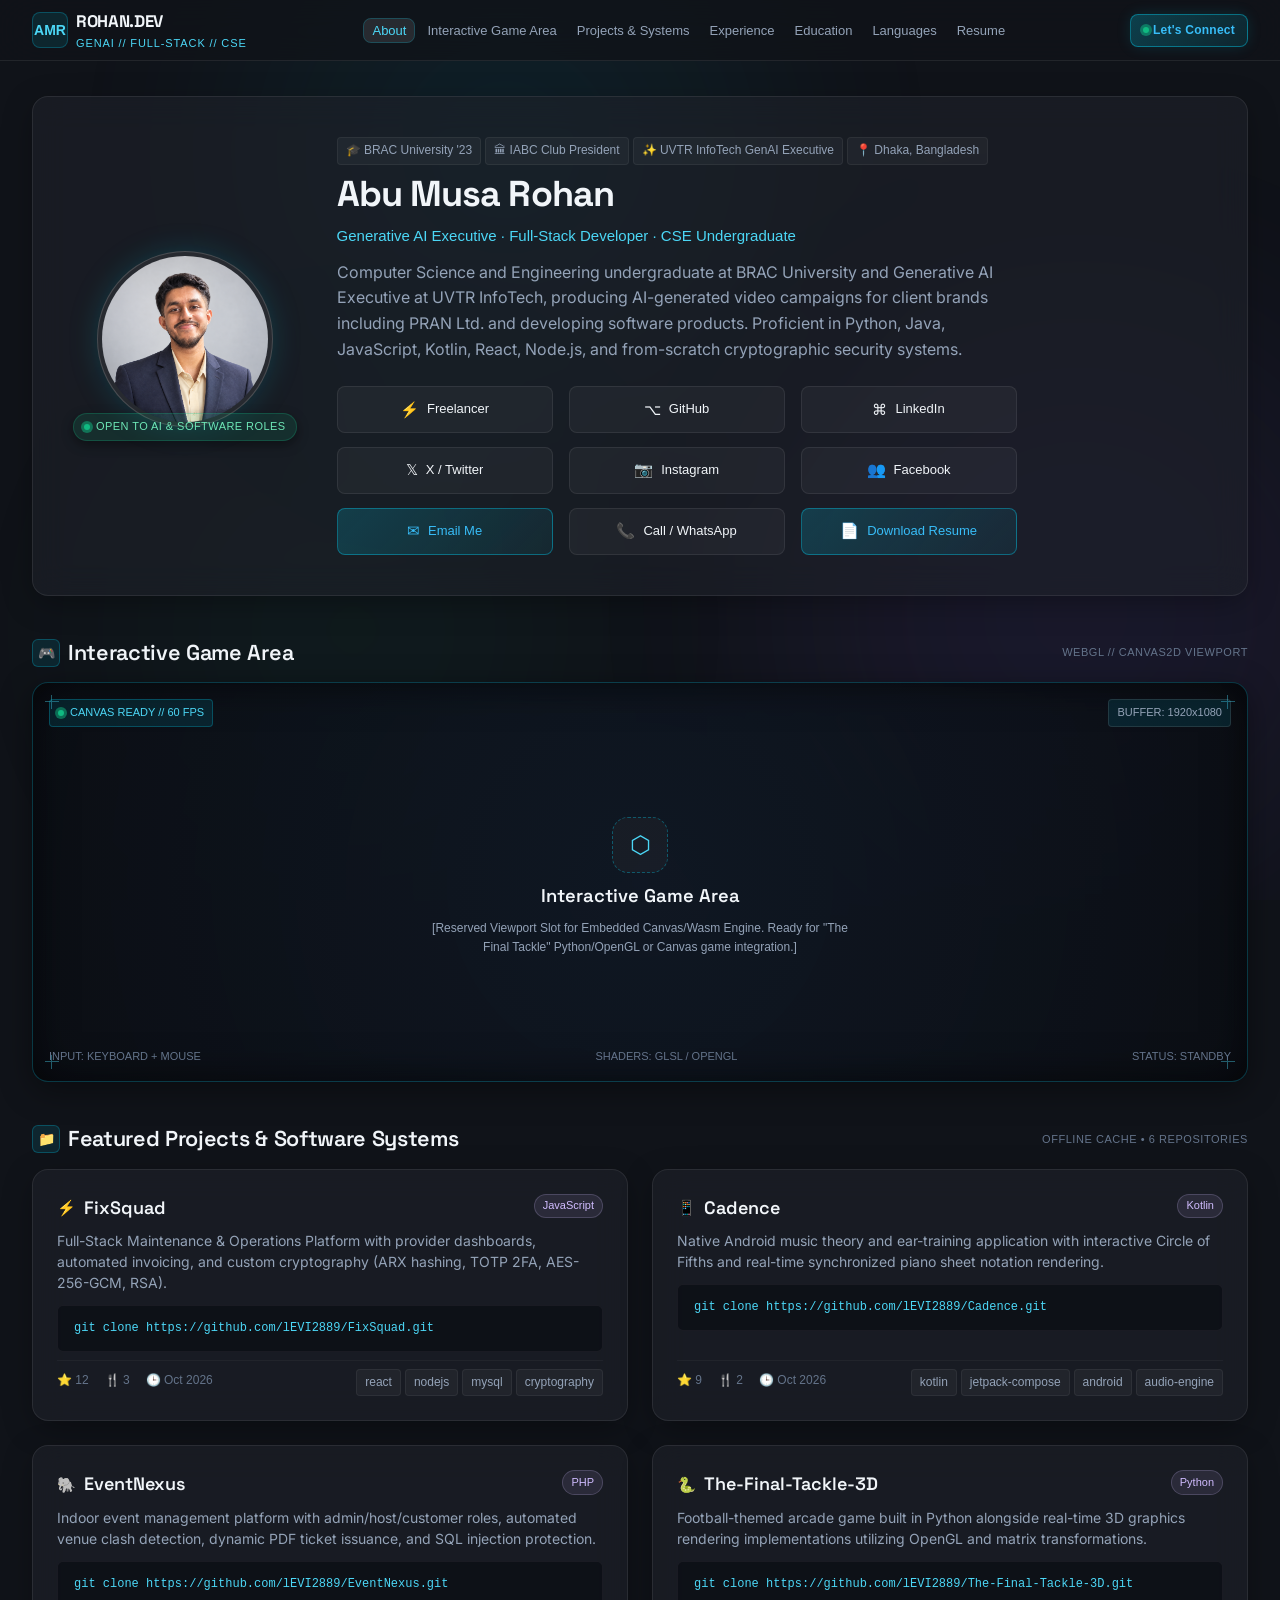
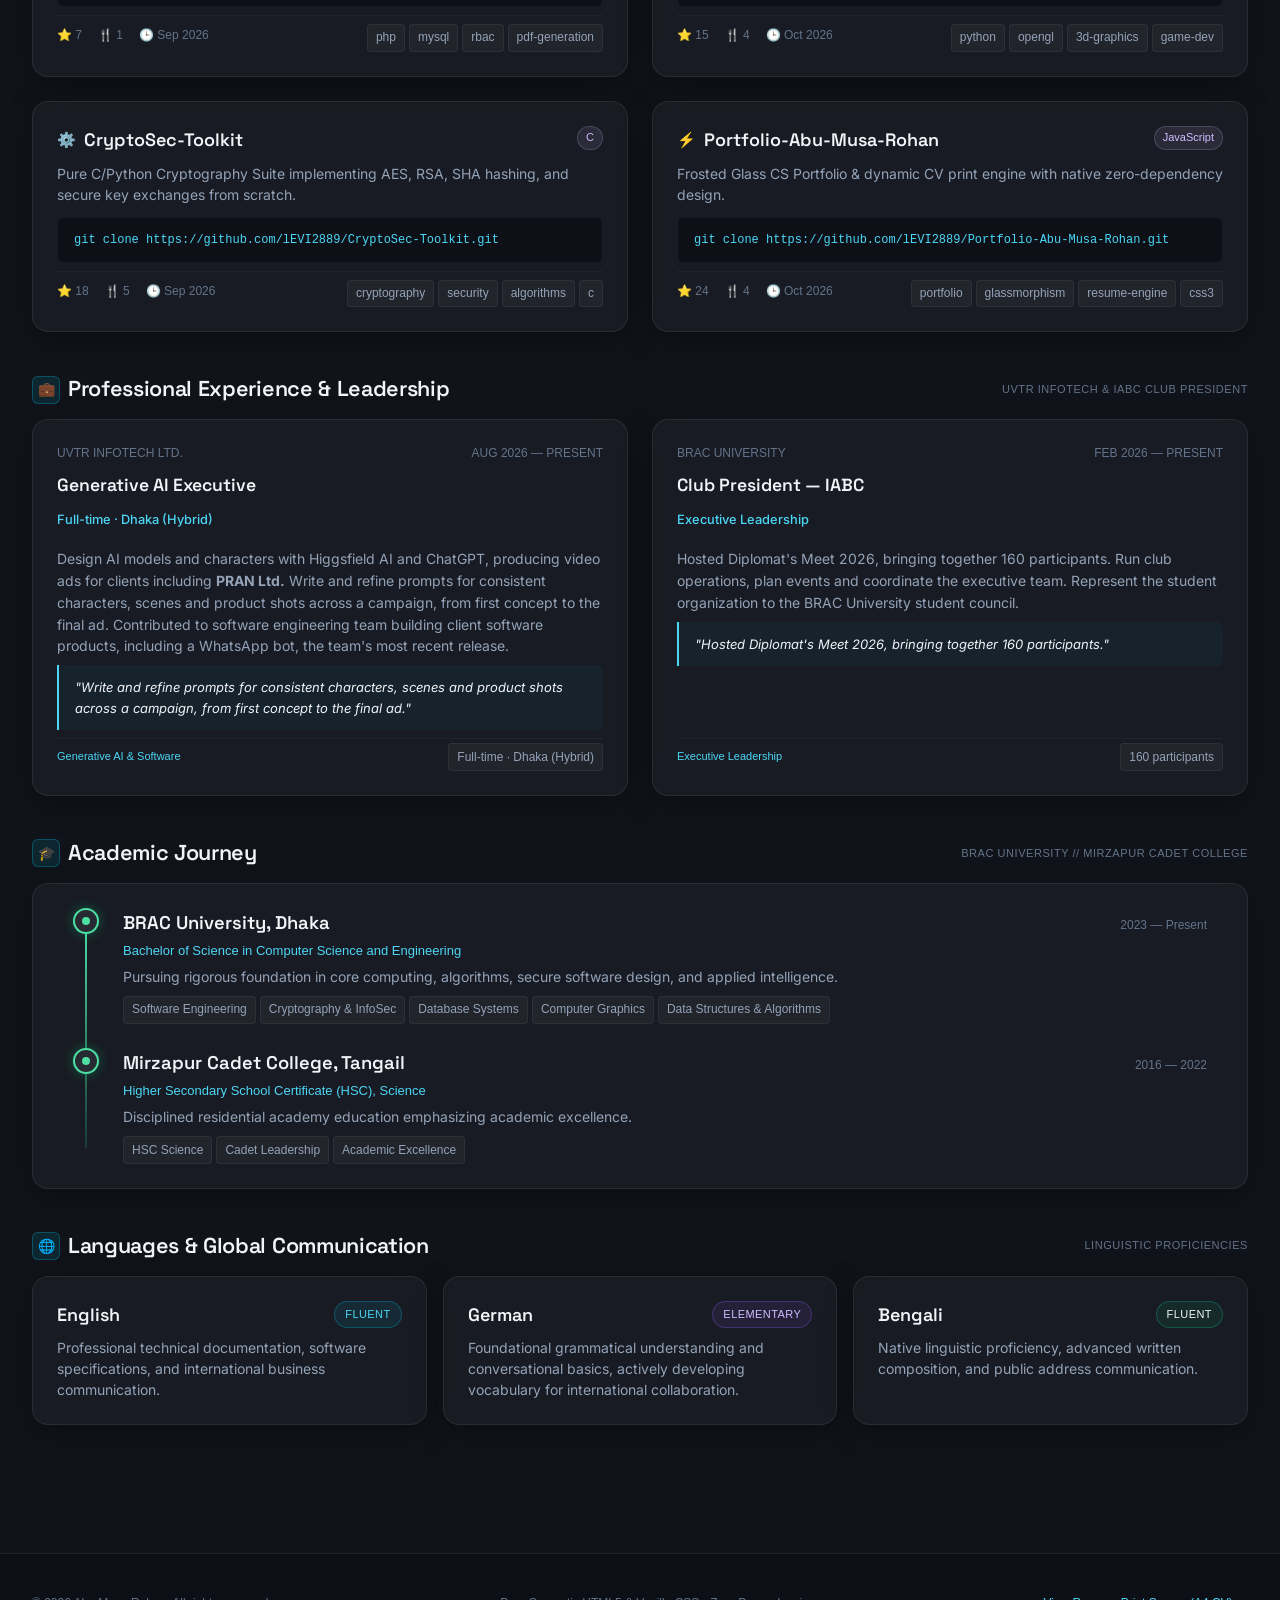
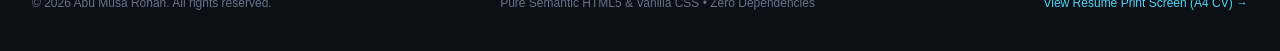
==== commit 80c7b4e6: "feat: render live GitHub repositories" ====
--- a/index.html
+++ b/index.html
@@ -6,6 +6,11 @@
   <title>Abu Musa Rohan - Generative AI Executive &amp; Full-Stack Developer</title>
   <meta name="description" content="Portfolio of Abu Musa Rohan - Generative AI Executive at UVTR InfoTech, Full-Stack Developer, and CSE Undergraduate at BRAC University.">
   
+  <!-- Preconnect and Load Web Fonts (display: swap) -->
+  <link rel="preconnect" href="https://fonts.googleapis.com">
+  <link rel="preconnect" href="https://fonts.gstatic.com" crossorigin>
+  <link rel="stylesheet" href="https://fonts.googleapis.com/css2?family=Inter:wght@400;500;600&family=Space+Grotesk:wght@500;600;700&display=swap">
+
   <!-- Design System Tokens & Base Stylesheet (Zero external framework dependencies) -->
   <link rel="stylesheet" href="css/tokens.css">
   <link rel="stylesheet" href="css/style.css">
@@ -62,7 +67,7 @@
         <!-- Avatar Column with Glowing Halo and Live Status Badge -->
         <div class="hero-avatar-area">
           <div class="avatar-wrapper">
-            <img src="assets/Professional Pic Rohan_org shirt.png" alt="Abu Musa Rohan - Generative AI Executive &amp; Full-Stack Developer" class="avatar-img">
+            <img src="assets/Professional Pic Rohan_org shirt.png" alt="Abu Musa Rohan - Generative AI Executive &amp; Full-Stack Developer" class="avatar-img" width="176" height="176" loading="eager" fetchpriority="high" decoding="async">
           </div>
           <div class="status-pill avatar-status-badge">
             <span class="status-dot pulsing"></span>
@@ -202,10 +207,10 @@
             <div class="section-icon-badge">📁</div>
             <h2 class="section-heading">Featured Projects &amp; Software Systems</h2>
           </div>
-          <span class="section-telemetry">Selected Projects</span>
-        </div>
-
-        <div class="content-grid-2col">
+          <span class="section-telemetry" id="projects-telemetry">Selected Projects</span>
+        </div>
+
+        <div class="content-grid-2col" id="github-repos-grid">
           <!-- Project 1: FixSquad -->
           <article class="glass-panel glass-panel-interactive repo-card">
             <div class="repo-card-header">
@@ -515,5 +520,7 @@
     </div>
   </footer>
 
+  <!-- GitHub API Fetch & Dynamic DOM Rendering Utility -->
+  <script src="js/github-api.js" defer></script>
 </body>
 </html>
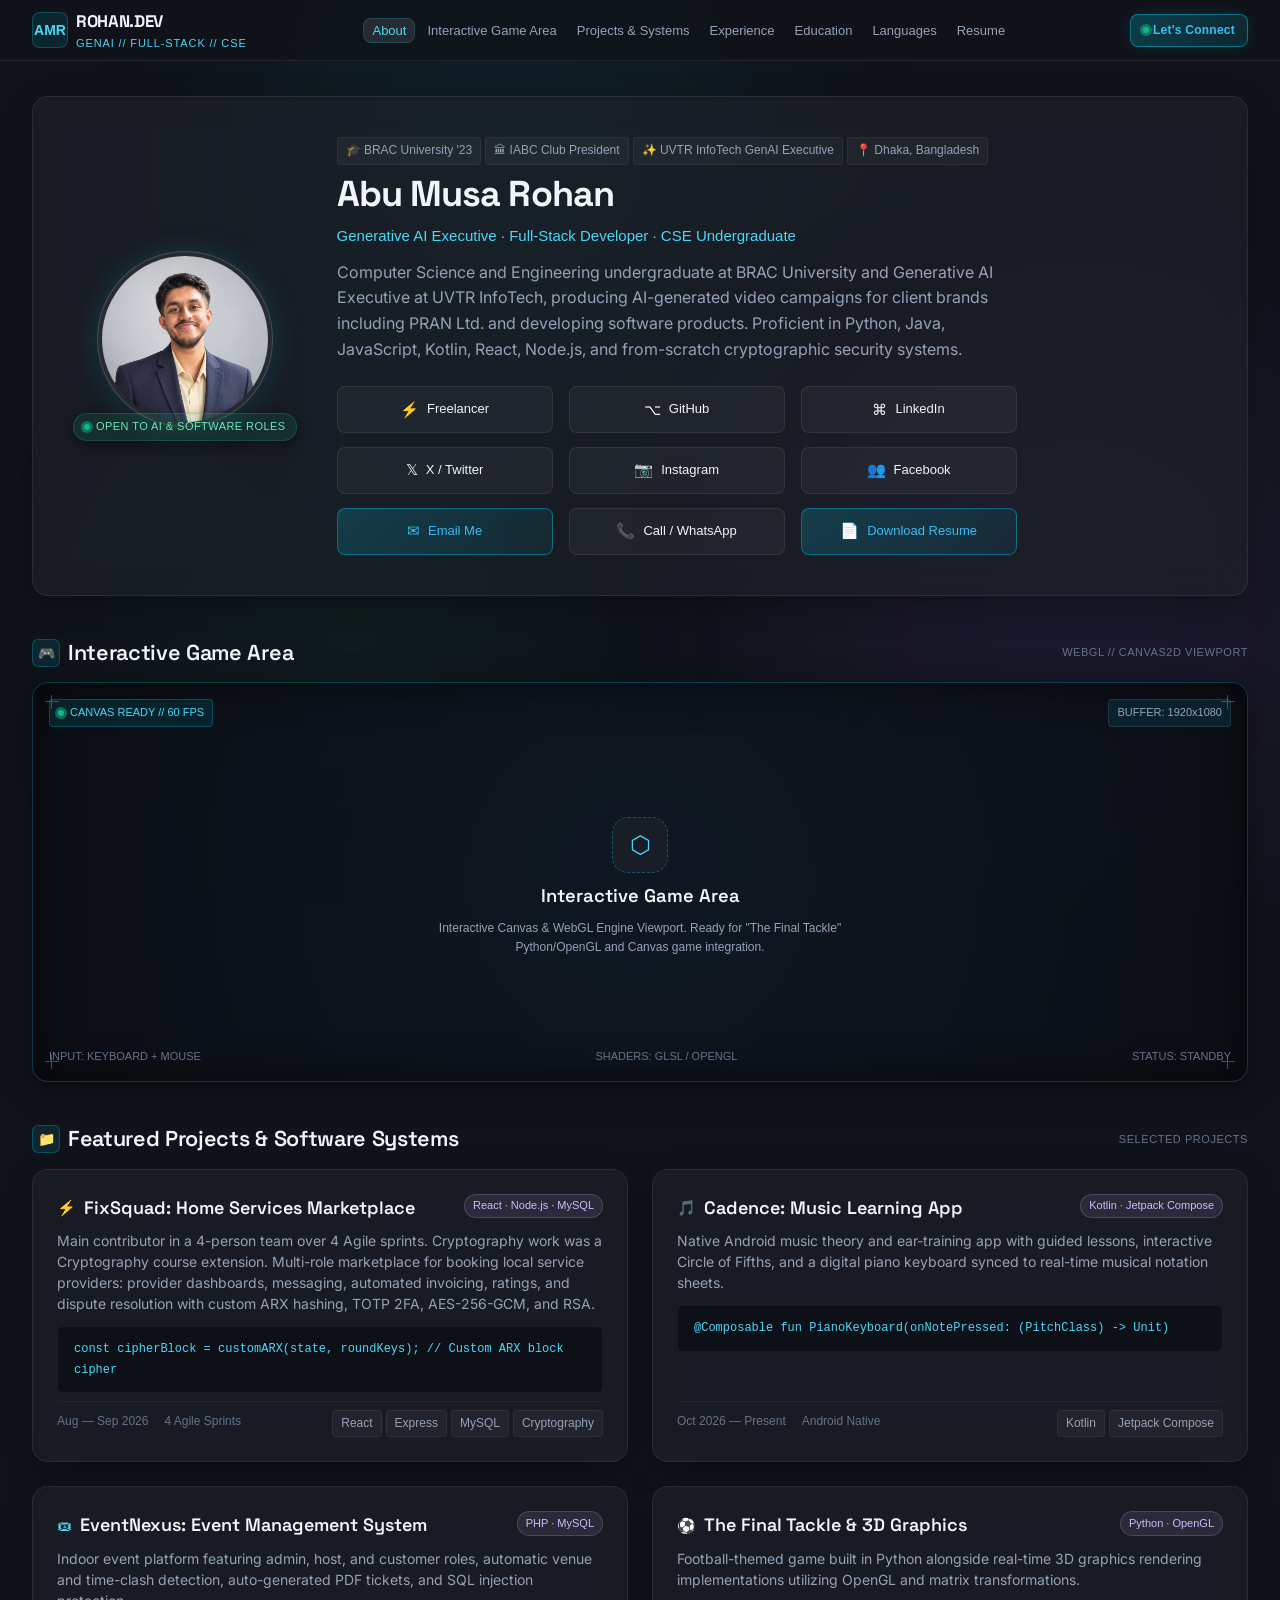
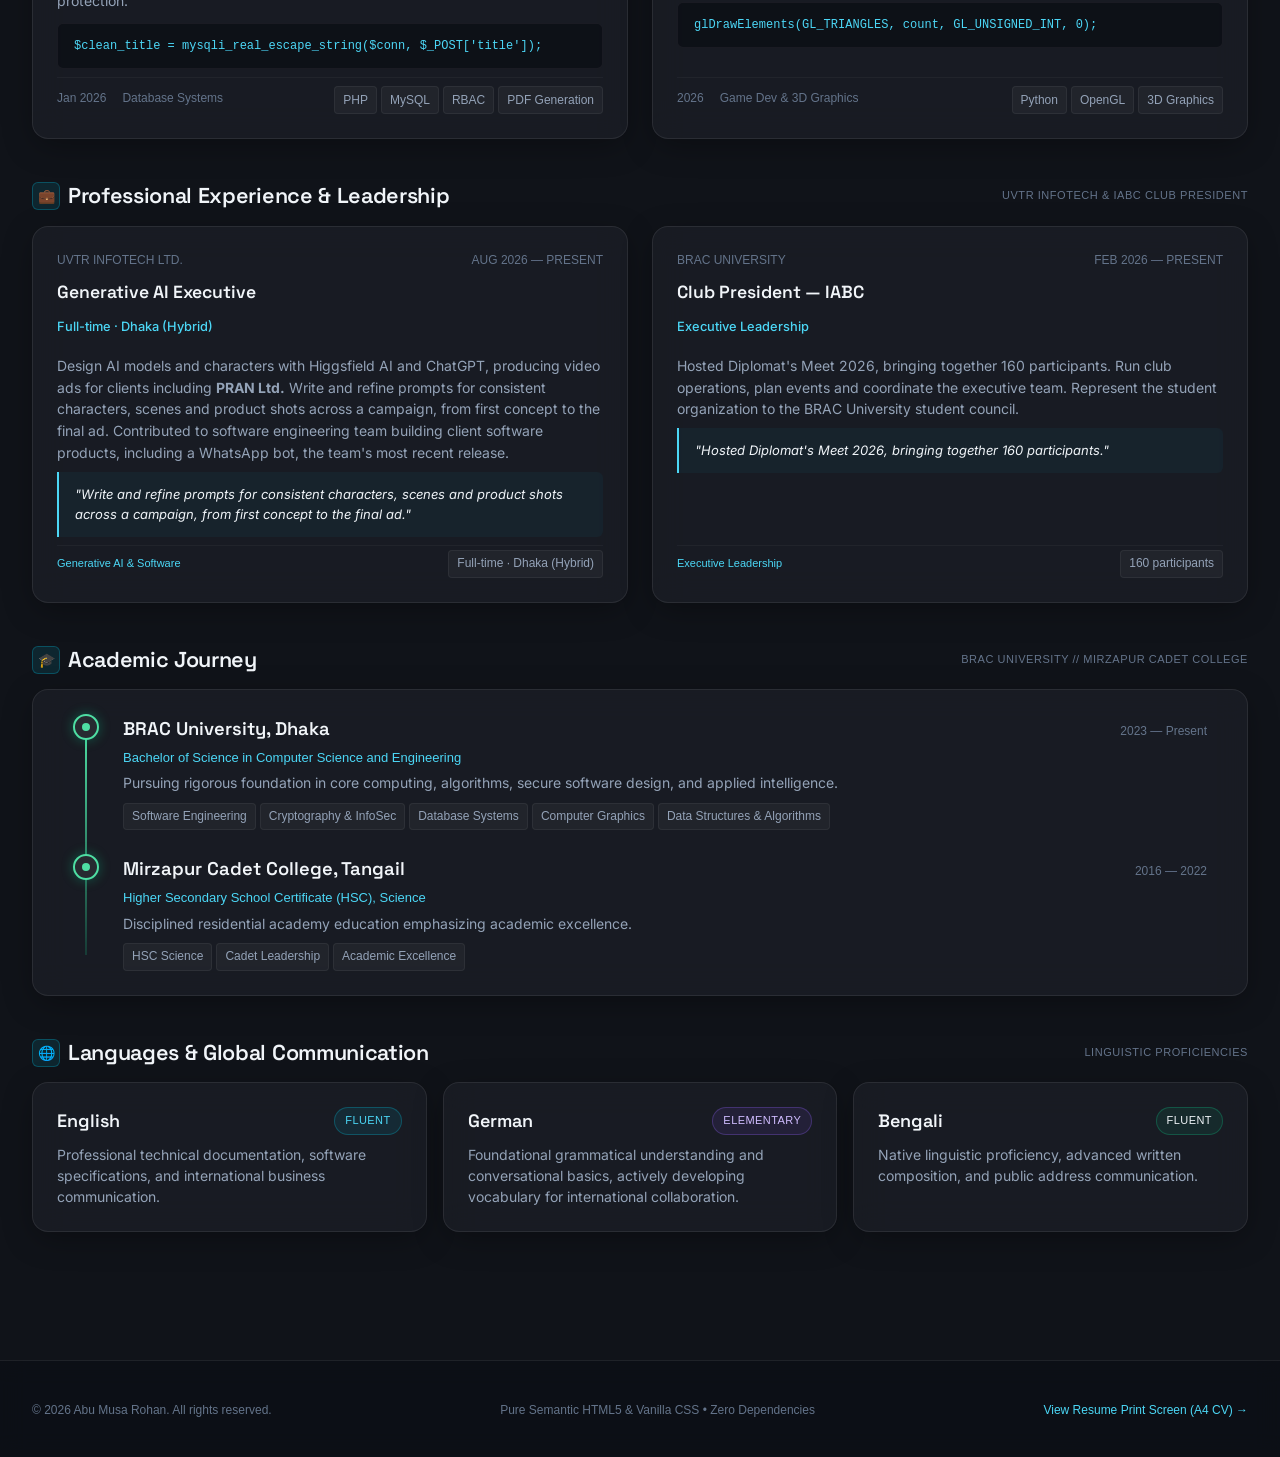
==== commit 0b133ee2: "chore: UI cleanup and polish" ====
--- a/index.html
+++ b/index.html
@@ -185,7 +185,7 @@
             </div>
             <h3 class="canvas-slot-label">Interactive Game Area</h3>
             <p class="canvas-slot-desc">
-              [Reserved Viewport Slot for Embedded Canvas/Wasm Engine. Ready for "The Final Tackle" Python/OpenGL or Canvas game integration.]
+              Interactive Canvas &amp; WebGL Engine Viewport. Ready for "The Final Tackle" Python/OpenGL and Canvas game integration.
             </p>
           </div>
 
@@ -207,10 +207,10 @@
             <div class="section-icon-badge">📁</div>
             <h2 class="section-heading">Featured Projects &amp; Software Systems</h2>
           </div>
-          <span class="section-telemetry" id="projects-telemetry">Selected Projects</span>
-        </div>
-
-        <div class="content-grid-2col" id="github-repos-grid">
+          <span class="section-telemetry">Selected Projects</span>
+        </div>
+
+        <div class="content-grid-2col">
           <!-- Project 1: FixSquad -->
           <article class="glass-panel glass-panel-interactive repo-card">
             <div class="repo-card-header">
@@ -520,7 +520,5 @@
     </div>
   </footer>
 
-  <!-- GitHub API Fetch & Dynamic DOM Rendering Utility -->
-  <script src="js/github-api.js" defer></script>
 </body>
 </html>
--- a/css/tokens.css
+++ b/css/tokens.css
@@ -6,57 +6,41 @@
 :root {
   /* --- Color Palette (Dark Mode Base) --- */
   --bg-canvas: #101319;
-  --surface-container-lowest: #0b0e14;
-  --surface-container-low: #191c22;
-  --surface-container: #1d2026;
   --surface-container-high: #272a30;
-  --surface-container-highest: #32353b;
-  --surface-bright: #363940;
 
   /* --- Accents --- */
   --color-primary: #4cd7f6;
   --color-primary-container: #06b6d4;
-  --color-on-primary: #003640;
-  --color-on-primary-container: #00424f;
 
   --color-secondary: #d0bcff;
   --color-secondary-container: #8b5cf6;
-  --color-on-secondary: #3c0091;
 
   --color-tertiary: #4edea3;
   --color-tertiary-container: #10b981;
-  --color-on-tertiary: #003824;
 
   /* --- Typography Colors --- */
   --text-primary: #f1f5f9;
   --text-secondary: #94a3b8;
   --text-muted: #64748b;
-  --text-inverse: #101319;
 
   /* --- Borders & Outlines --- */
   --outline-subtle: rgba(255, 255, 255, 0.08);
   --outline-highlight: rgba(255, 255, 255, 0.16);
-  --outline-interactive: rgba(6, 182, 212, 0.40);
-  --outline-variant: #3d494c;
 
   /* --- Frosted Glass Surface Tokens --- */
   --glass-bg-subtle: rgba(24, 28, 36, 0.45);
   --glass-bg-default: rgba(30, 34, 43, 0.60);
   --glass-bg-raised: rgba(38, 44, 56, 0.75);
-  --glass-bg-overlay: rgba(18, 21, 27, 0.85);
 
   --glass-blur-sm: 12px;
   --glass-blur-md: 16px;
   --glass-blur-lg: 24px;
-  --glass-blur-xl: 28px;
 
   --glass-border-default: 1px solid var(--outline-subtle);
   --glass-border-highlight: 1px solid var(--outline-highlight);
-  --glass-border-interactive: 1px solid var(--outline-interactive);
 
   --glass-shadow-default: 0 8px 32px -4px rgba(0, 0, 0, 0.35);
   --glass-shadow-raised: 0 16px 40px -8px rgba(0, 0, 0, 0.50), 0 0 20px -2px rgba(6, 182, 212, 0.15);
-  --glass-shadow-glow: 0 0 24px -2px rgba(6, 182, 212, 0.25);
 
   /* --- Typography Families --- */
   --font-display: 'Space Grotesk', -apple-system, BlinkMacSystemFont, 'Segoe UI', Roboto, sans-serif;
@@ -68,11 +52,9 @@
   --radius-sm: 6px;
   --radius-md: 8px;
   --radius-lg: 16px;
-  --radius-xl: 24px;
   --radius-full: 9999px;
 
   /* --- Spacing Scale --- */
-  --space-2xs: 0.125rem; /* 2px */
   --space-xs: 0.25rem;   /* 4px */
   --space-sm: 0.5rem;    /* 8px */
   --space-md: 1rem;      /* 16px */
--- a/css/style.css
+++ b/css/style.css
@@ -114,6 +114,7 @@
 
 /* --- Frosted Glass Surface Primitives --- */
 .glass-panel {
+  background-color: var(--glass-bg-default-fallback, #1a1e27);
   background: var(--glass-bg-default);
   backdrop-filter: blur(var(--glass-blur-md));
   -webkit-backdrop-filter: blur(var(--glass-blur-md));
@@ -126,6 +127,7 @@
 }
 
 .glass-panel-subtle {
+  background-color: var(--glass-bg-subtle-fallback, #161a22);
   background: var(--glass-bg-subtle);
   backdrop-filter: blur(var(--glass-blur-sm));
   -webkit-backdrop-filter: blur(var(--glass-blur-sm));
@@ -134,12 +136,41 @@
 }
 
 .glass-panel-raised {
+  background-color: var(--glass-bg-raised-fallback, #222733);
   background: var(--glass-bg-raised);
   backdrop-filter: blur(var(--glass-blur-lg));
   -webkit-backdrop-filter: blur(var(--glass-blur-lg));
   border: var(--glass-border-highlight);
   border-radius: var(--radius-lg);
   box-shadow: var(--glass-shadow-raised);
+}
+
+/* --- Legacy Browser Fallbacks for Frosted Glass Surfaces --- */
+/* Solid background colors for browsers without backdrop-filter: blur() support */
+@supports not ((backdrop-filter: blur(1px)) or (-webkit-backdrop-filter: blur(1px))) {
+  .glass-panel {
+    background: var(--glass-bg-default-fallback, #1a1e27);
+  }
+
+  .glass-panel-subtle {
+    background: var(--glass-bg-subtle-fallback, #161a22);
+  }
+
+  .glass-panel-raised {
+    background: var(--glass-bg-raised-fallback, #222733);
+  }
+
+  .site-header {
+    background: #101319;
+  }
+
+  .site-footer {
+    background: #0b0e14;
+  }
+
+  .contact-grid-btn {
+    background: #20242e;
+  }
 }
 
 .glass-panel-interactive:hover {
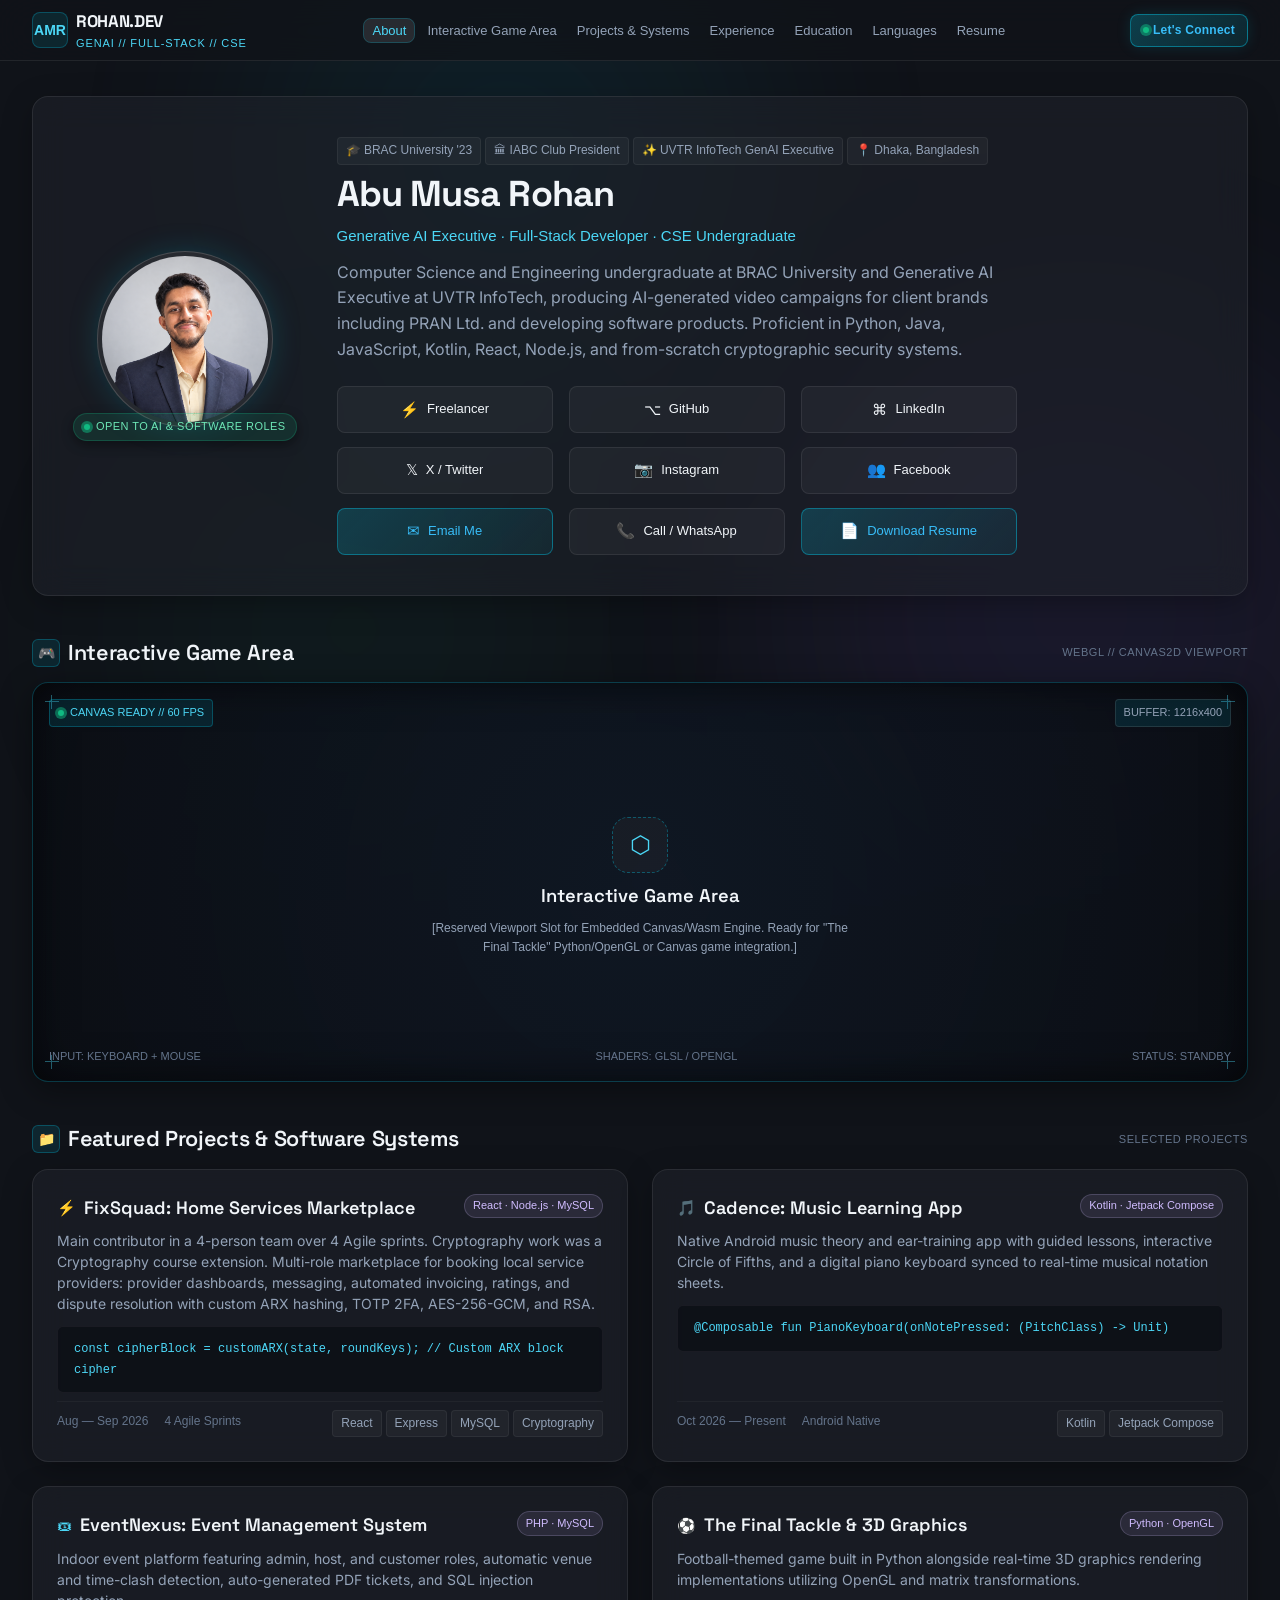
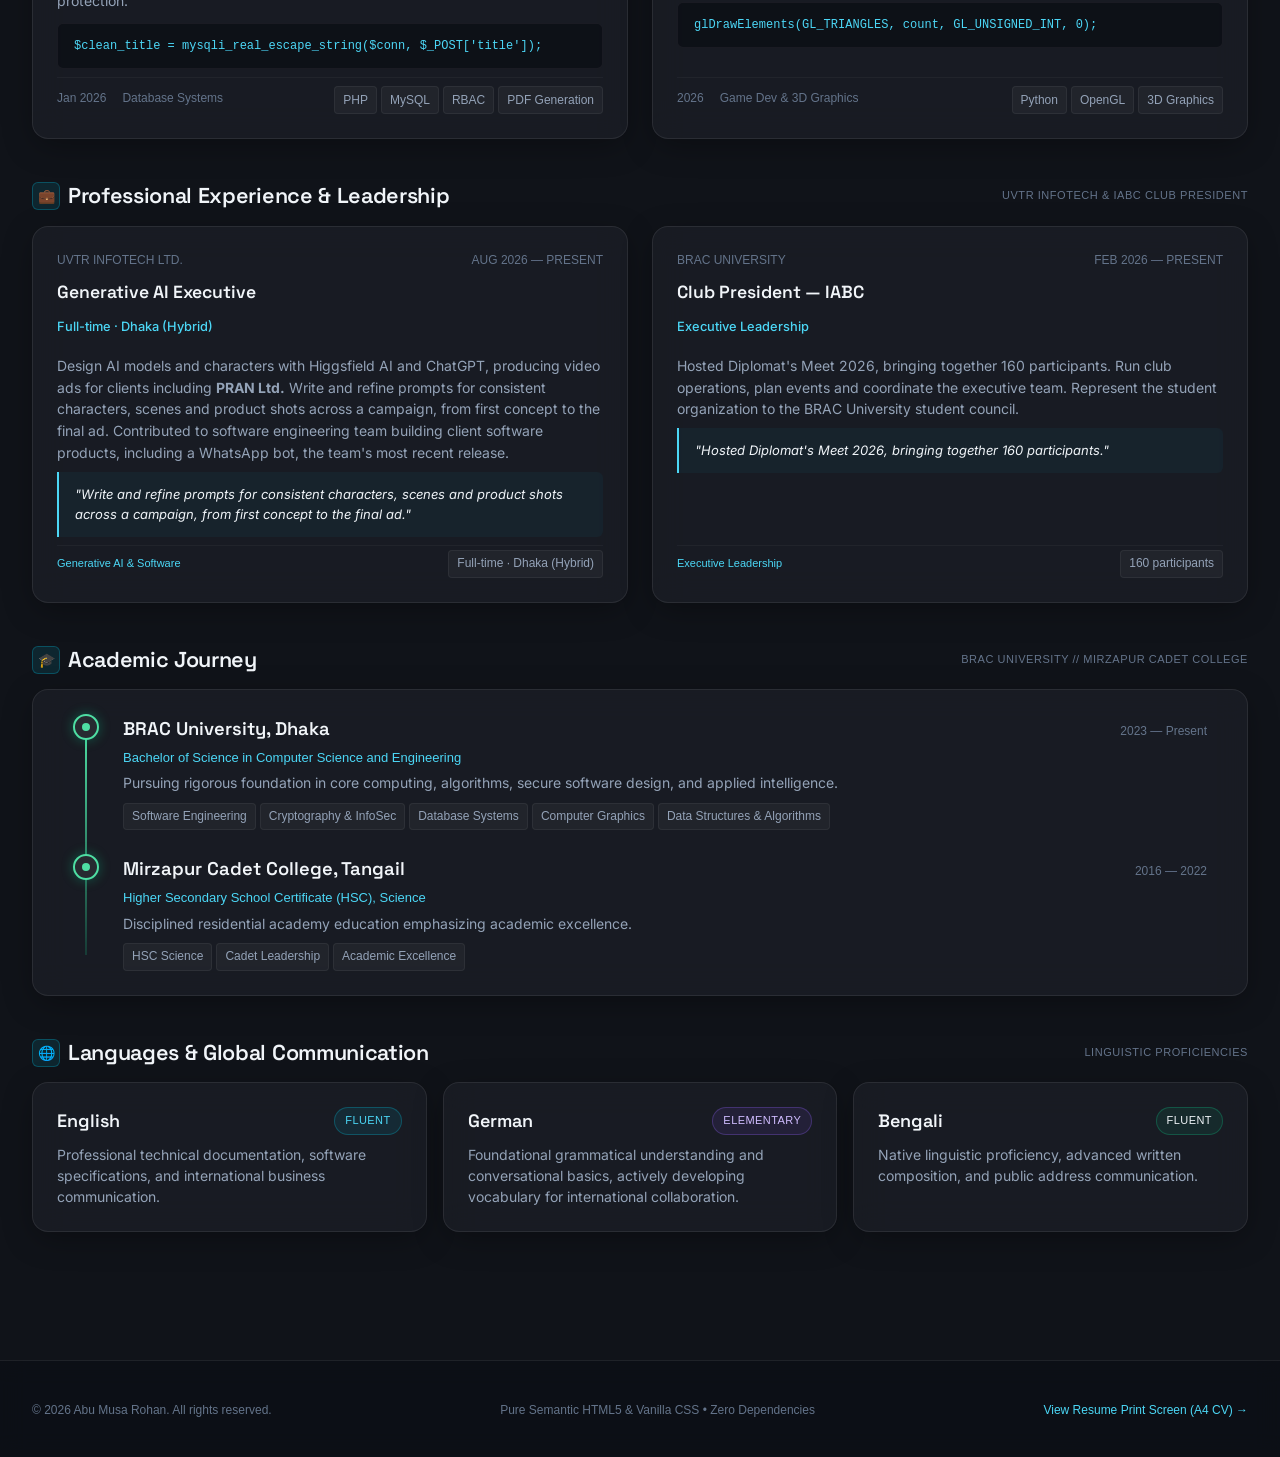
==== commit 3e2f4b49: "feat: initialize canvas context" ====
--- a/index.html
+++ b/index.html
@@ -171,12 +171,15 @@
           <div class="canvas-top-bar">
             <div class="canvas-status-badge">
               <span class="status-dot pulsing"></span>
-              <span>CANVAS READY // 60 FPS</span>
+              <span id="canvas-fps-badge">CANVAS READY // 60 FPS</span>
             </div>
             <div class="canvas-status-badge" style="border-color: rgba(255,255,255,0.1); color: var(--text-secondary);">
-              <span>BUFFER: 1920x1080</span>
-            </div>
-          </div>
+              <span id="canvas-buffer-badge">BUFFER: 1920x1080</span>
+            </div>
+          </div>
+
+          <!-- HTML5 Canvas Element -->
+          <canvas id="game-canvas" class="game-canvas game-viewport-canvas" aria-label="Interactive Game Viewport"></canvas>
 
           <!-- Center Minimalist Slot Badge strictly indicating the ready slot -->
           <div class="canvas-center-placeholder">
@@ -185,7 +188,7 @@
             </div>
             <h3 class="canvas-slot-label">Interactive Game Area</h3>
             <p class="canvas-slot-desc">
-              Interactive Canvas &amp; WebGL Engine Viewport. Ready for "The Final Tackle" Python/OpenGL and Canvas game integration.
+              [Reserved Viewport Slot for Embedded Canvas/Wasm Engine. Ready for "The Final Tackle" Python/OpenGL or Canvas game integration.]
             </p>
           </div>
 
@@ -193,7 +196,7 @@
           <div class="canvas-bottom-bar">
             <span>INPUT: KEYBOARD + MOUSE</span>
             <span>SHADERS: GLSL / OPENGL</span>
-            <span>STATUS: STANDBY</span>
+            <span id="canvas-status-badge">STATUS: STANDBY</span>
           </div>
         </div>
       </section>
@@ -520,5 +523,7 @@
     </div>
   </footer>
 
+  <!-- Interactive Game Engine & Canvas Context Initializer -->
+  <script src="js/game-engine.js" defer></script>
 </body>
 </html>
--- a/css/style.css
+++ b/css/style.css
@@ -114,7 +114,6 @@
 
 /* --- Frosted Glass Surface Primitives --- */
 .glass-panel {
-  background-color: var(--glass-bg-default-fallback, #1a1e27);
   background: var(--glass-bg-default);
   backdrop-filter: blur(var(--glass-blur-md));
   -webkit-backdrop-filter: blur(var(--glass-blur-md));
@@ -127,7 +126,6 @@
 }
 
 .glass-panel-subtle {
-  background-color: var(--glass-bg-subtle-fallback, #161a22);
   background: var(--glass-bg-subtle);
   backdrop-filter: blur(var(--glass-blur-sm));
   -webkit-backdrop-filter: blur(var(--glass-blur-sm));
@@ -136,41 +134,12 @@
 }
 
 .glass-panel-raised {
-  background-color: var(--glass-bg-raised-fallback, #222733);
   background: var(--glass-bg-raised);
   backdrop-filter: blur(var(--glass-blur-lg));
   -webkit-backdrop-filter: blur(var(--glass-blur-lg));
   border: var(--glass-border-highlight);
   border-radius: var(--radius-lg);
   box-shadow: var(--glass-shadow-raised);
-}
-
-/* --- Legacy Browser Fallbacks for Frosted Glass Surfaces --- */
-/* Solid background colors for browsers without backdrop-filter: blur() support */
-@supports not ((backdrop-filter: blur(1px)) or (-webkit-backdrop-filter: blur(1px))) {
-  .glass-panel {
-    background: var(--glass-bg-default-fallback, #1a1e27);
-  }
-
-  .glass-panel-subtle {
-    background: var(--glass-bg-subtle-fallback, #161a22);
-  }
-
-  .glass-panel-raised {
-    background: var(--glass-bg-raised-fallback, #222733);
-  }
-
-  .site-header {
-    background: #101319;
-  }
-
-  .site-footer {
-    background: #0b0e14;
-  }
-
-  .contact-grid-btn {
-    background: #20242e;
-  }
 }
 
 .glass-panel-interactive:hover {
@@ -616,6 +585,7 @@
 .interactive-game-canvas {
   min-height: 400px;
   position: relative;
+  overflow: hidden;
   border-radius: var(--radius-lg);
   display: flex;
   flex-direction: column;
@@ -624,6 +594,19 @@
   background: radial-gradient(circle at 50% 50%, rgba(16, 25, 38, 0.8), rgba(11, 14, 20, 0.95));
   border: 1px solid rgba(6, 182, 212, 0.25);
   box-shadow: inset 0 0 40px rgba(0, 0, 0, 0.6), 0 8px 32px rgba(0, 0, 0, 0.4);
+}
+
+.game-canvas,
+.game-viewport-canvas {
+  position: absolute;
+  top: 0;
+  left: 0;
+  width: 100%;
+  height: 100%;
+  display: block;
+  border-radius: inherit;
+  z-index: 1;
+  pointer-events: auto;
 }
 
 /* Faux technical crosshairs in corners */
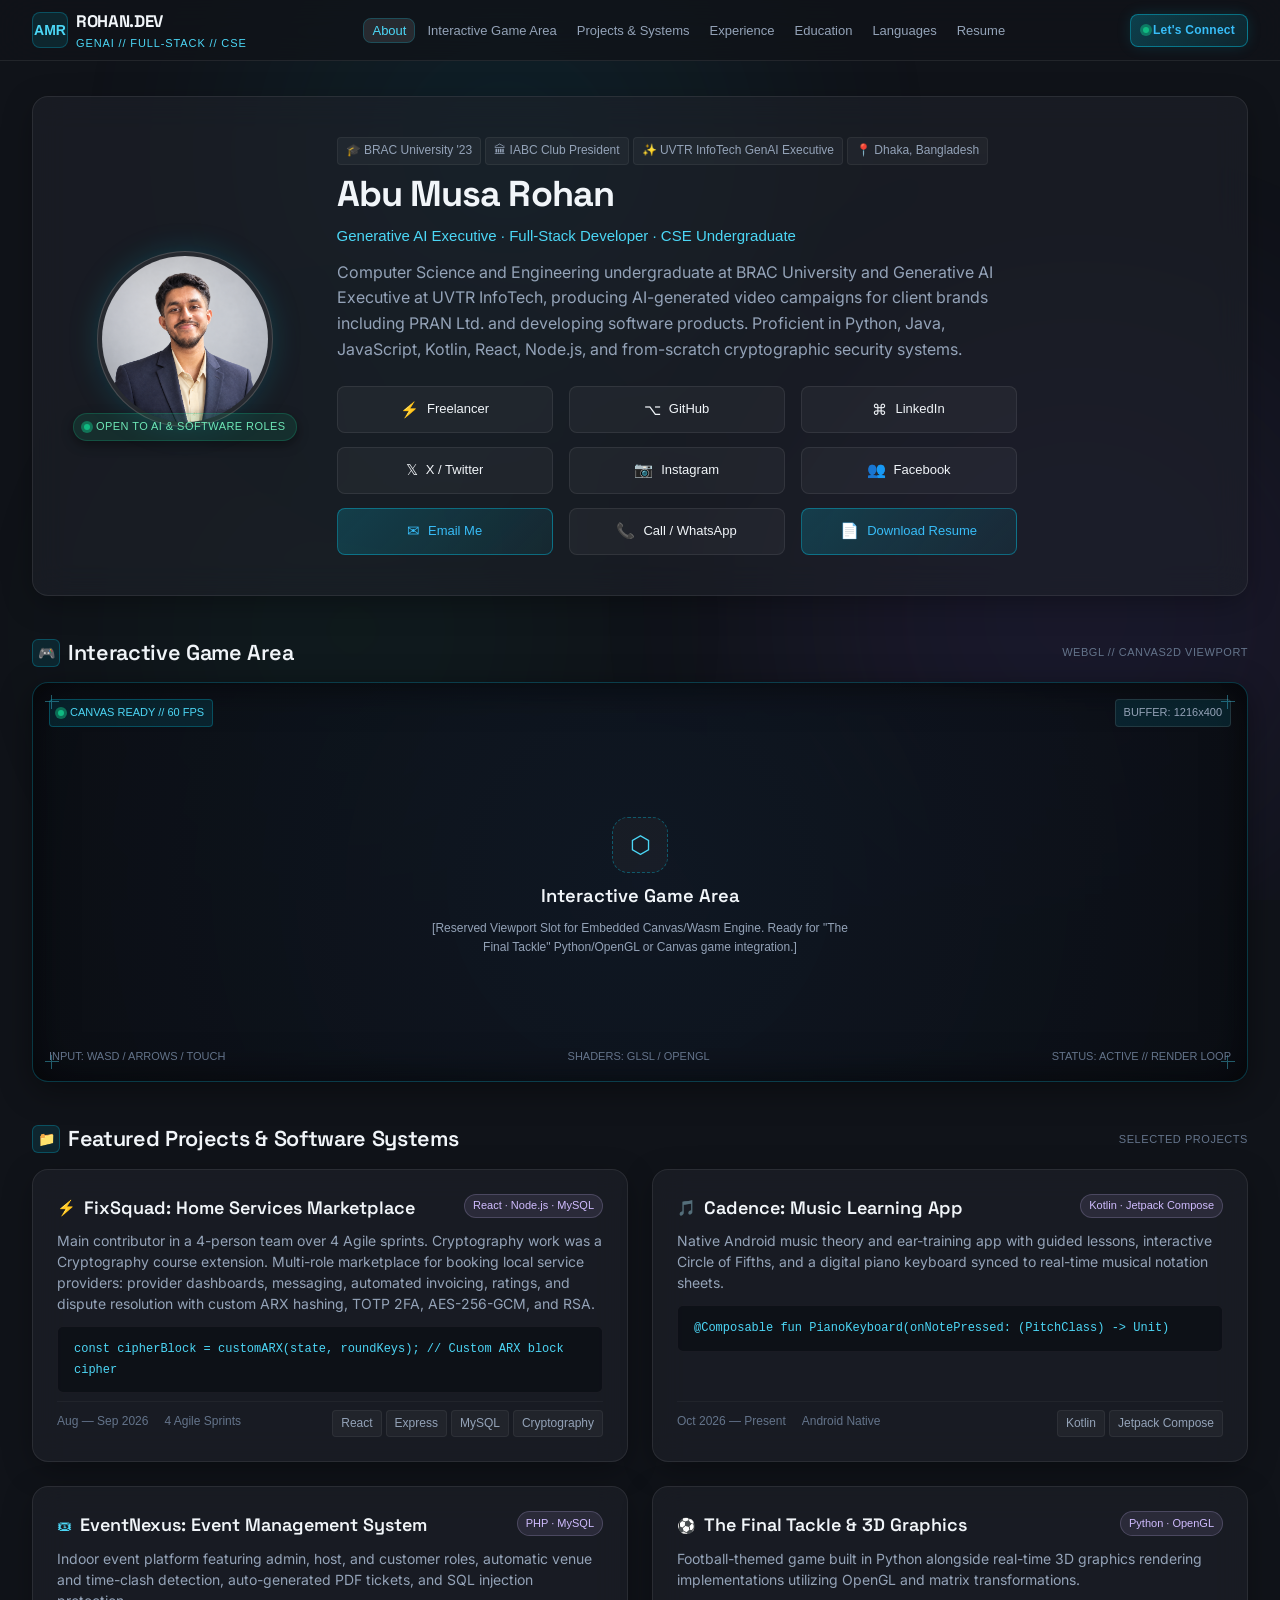
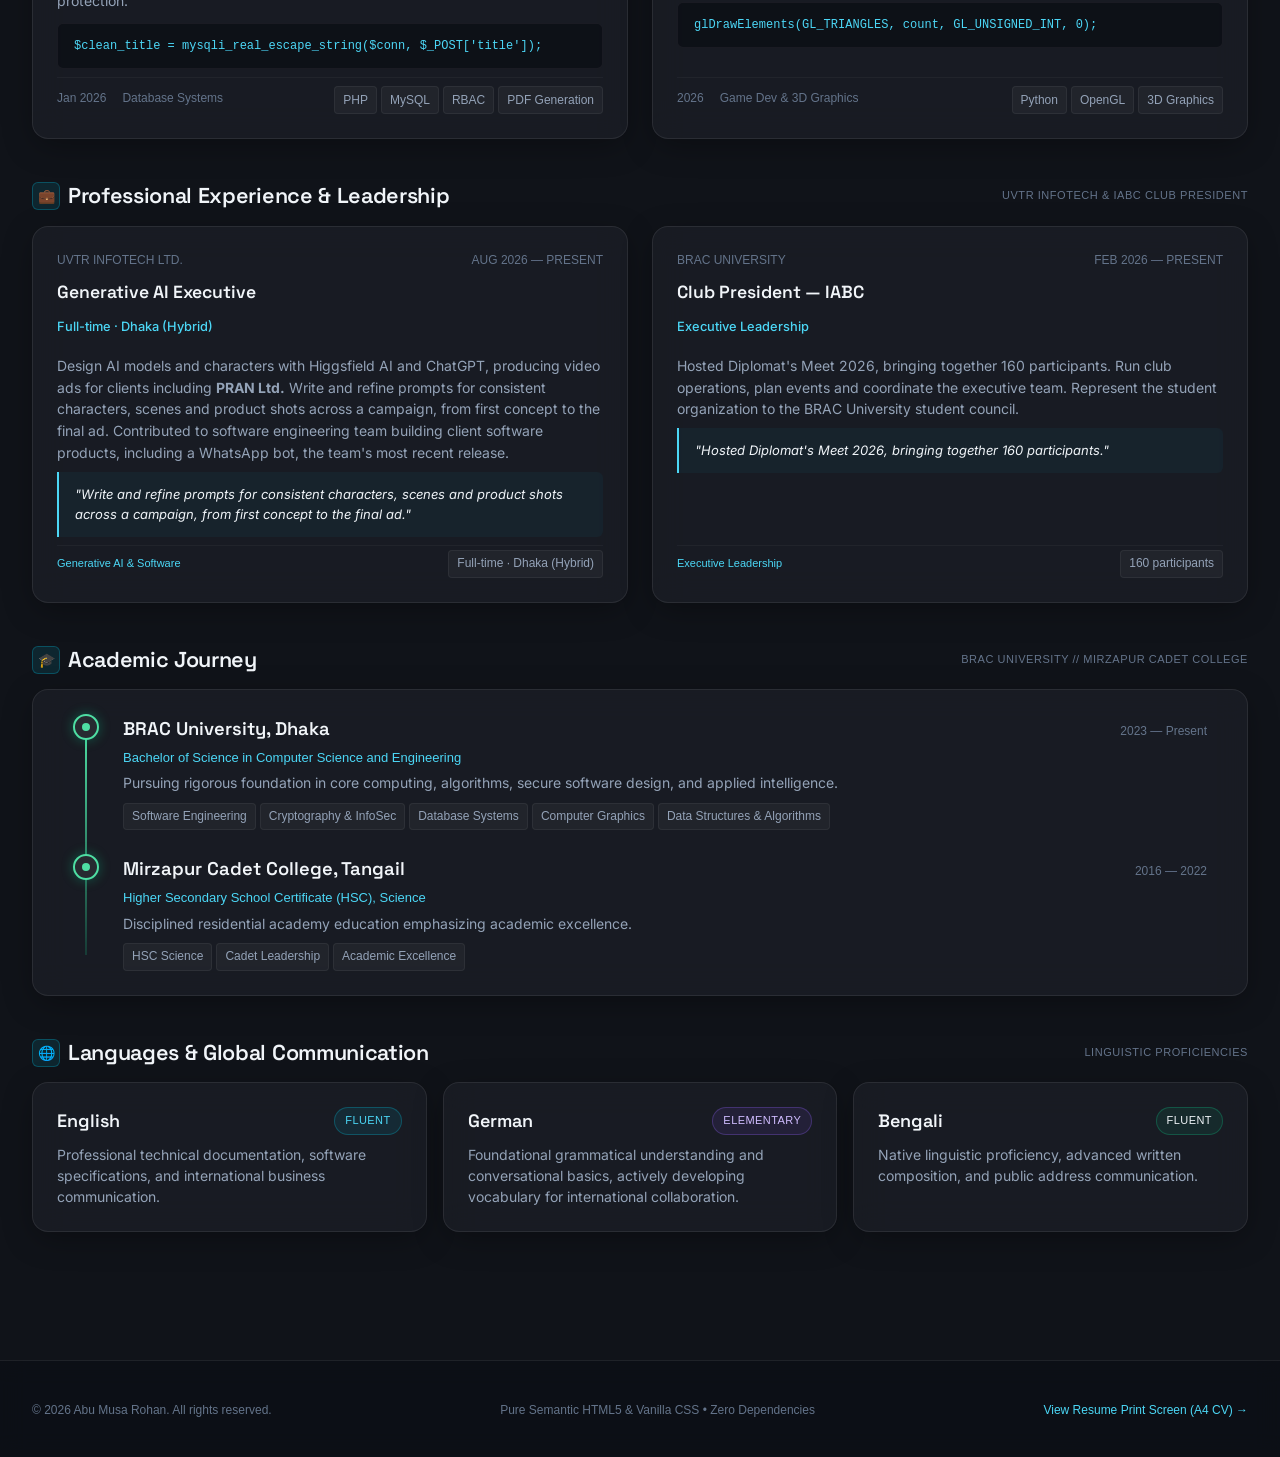
==== commit be57fb4e: "feat: generic input handler logic" ====
--- a/index.html
+++ b/index.html
@@ -194,7 +194,7 @@
 
           <!-- Discreet System Footer within Canvas -->
           <div class="canvas-bottom-bar">
-            <span>INPUT: KEYBOARD + MOUSE</span>
+            <span id="canvas-input-badge">INPUT: WASD / ARROWS / TOUCH</span>
             <span>SHADERS: GLSL / OPENGL</span>
             <span id="canvas-status-badge">STATUS: STANDBY</span>
           </div>
@@ -523,6 +523,8 @@
     </div>
   </footer>
 
+  <!-- Generic Input Handler Logic (WASD, Arrows, Touch) -->
+  <script src="js/input-handler.js" defer></script>
   <!-- Interactive Game Engine & Canvas Context Initializer -->
   <script src="js/game-engine.js" defer></script>
 </body>
--- a/css/style.css
+++ b/css/style.css
@@ -597,7 +597,8 @@
 }
 
 .game-canvas,
-.game-viewport-canvas {
+.game-viewport-canvas,
+.game-engine-canvas {
   position: absolute;
   top: 0;
   left: 0;
@@ -607,6 +608,9 @@
   border-radius: inherit;
   z-index: 1;
   pointer-events: auto;
+  touch-action: none;
+  user-select: none;
+  -webkit-user-select: none;
 }
 
 /* Faux technical crosshairs in corners */
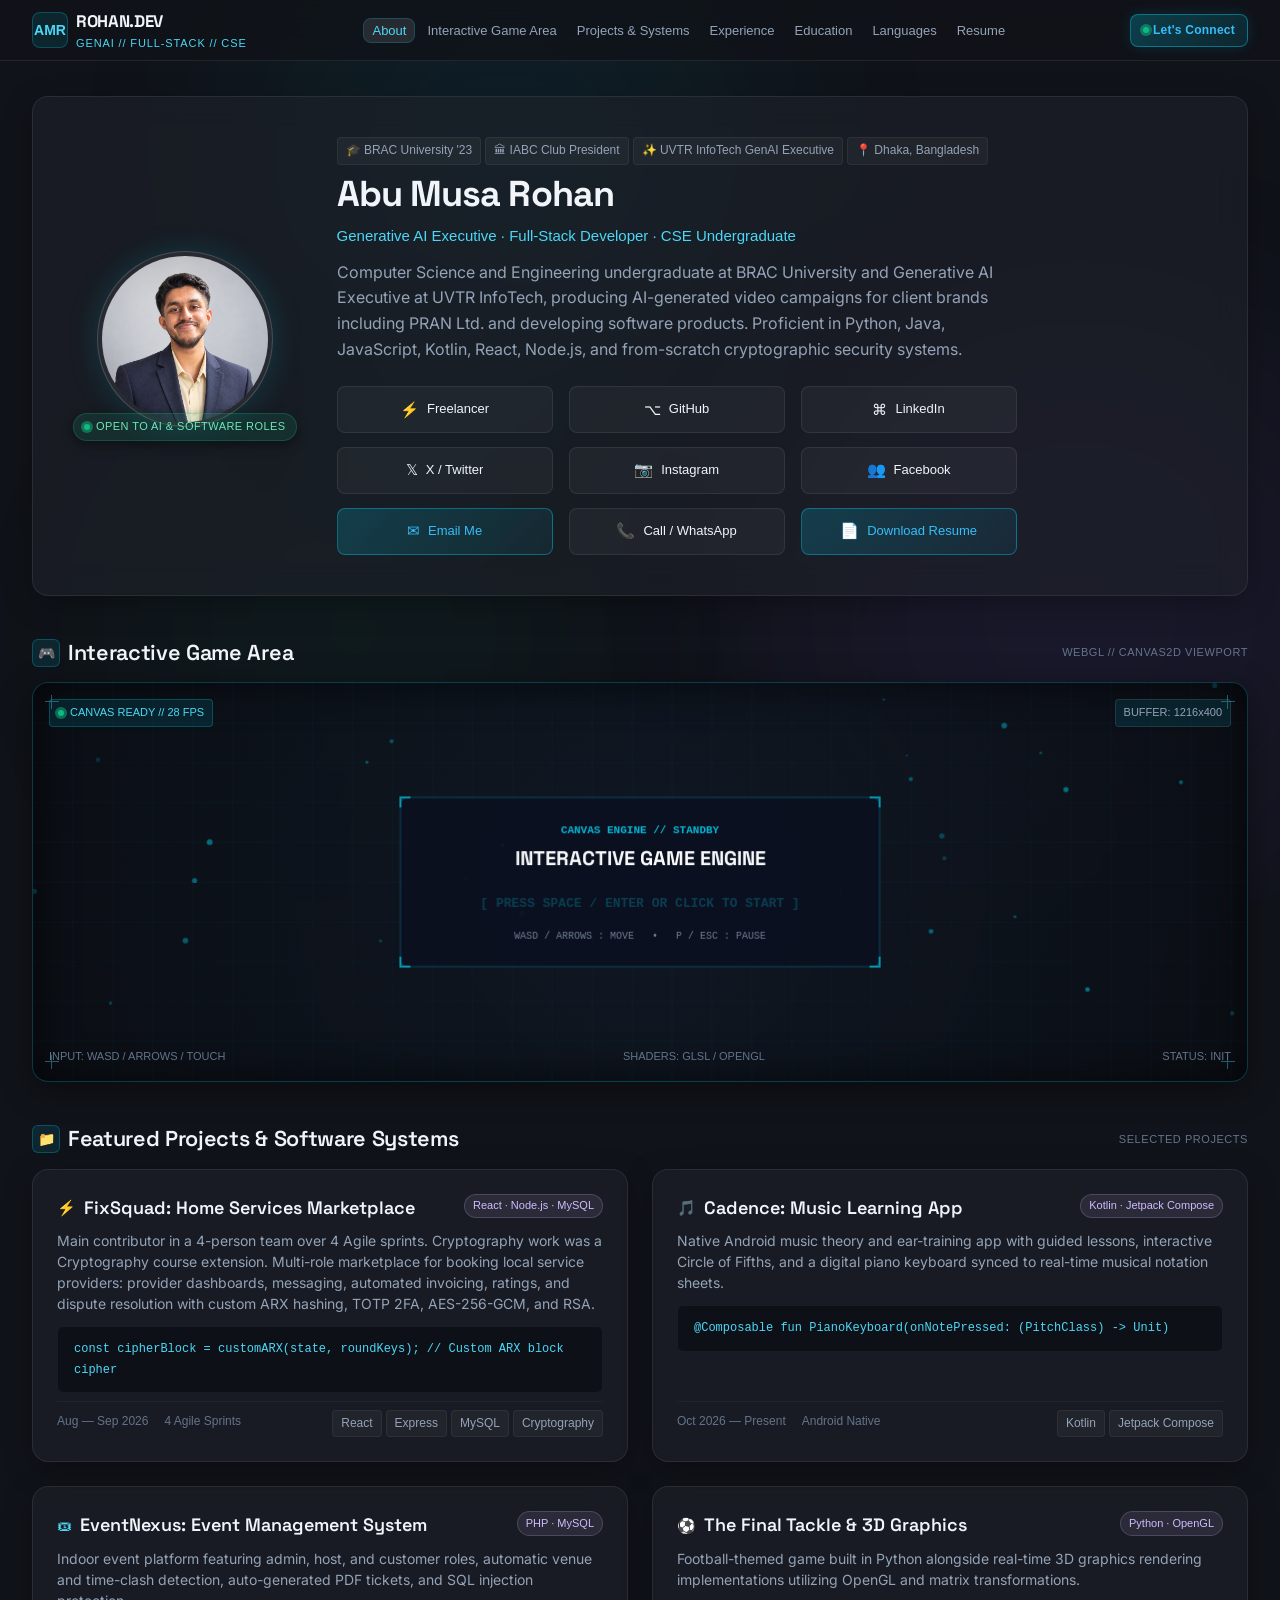
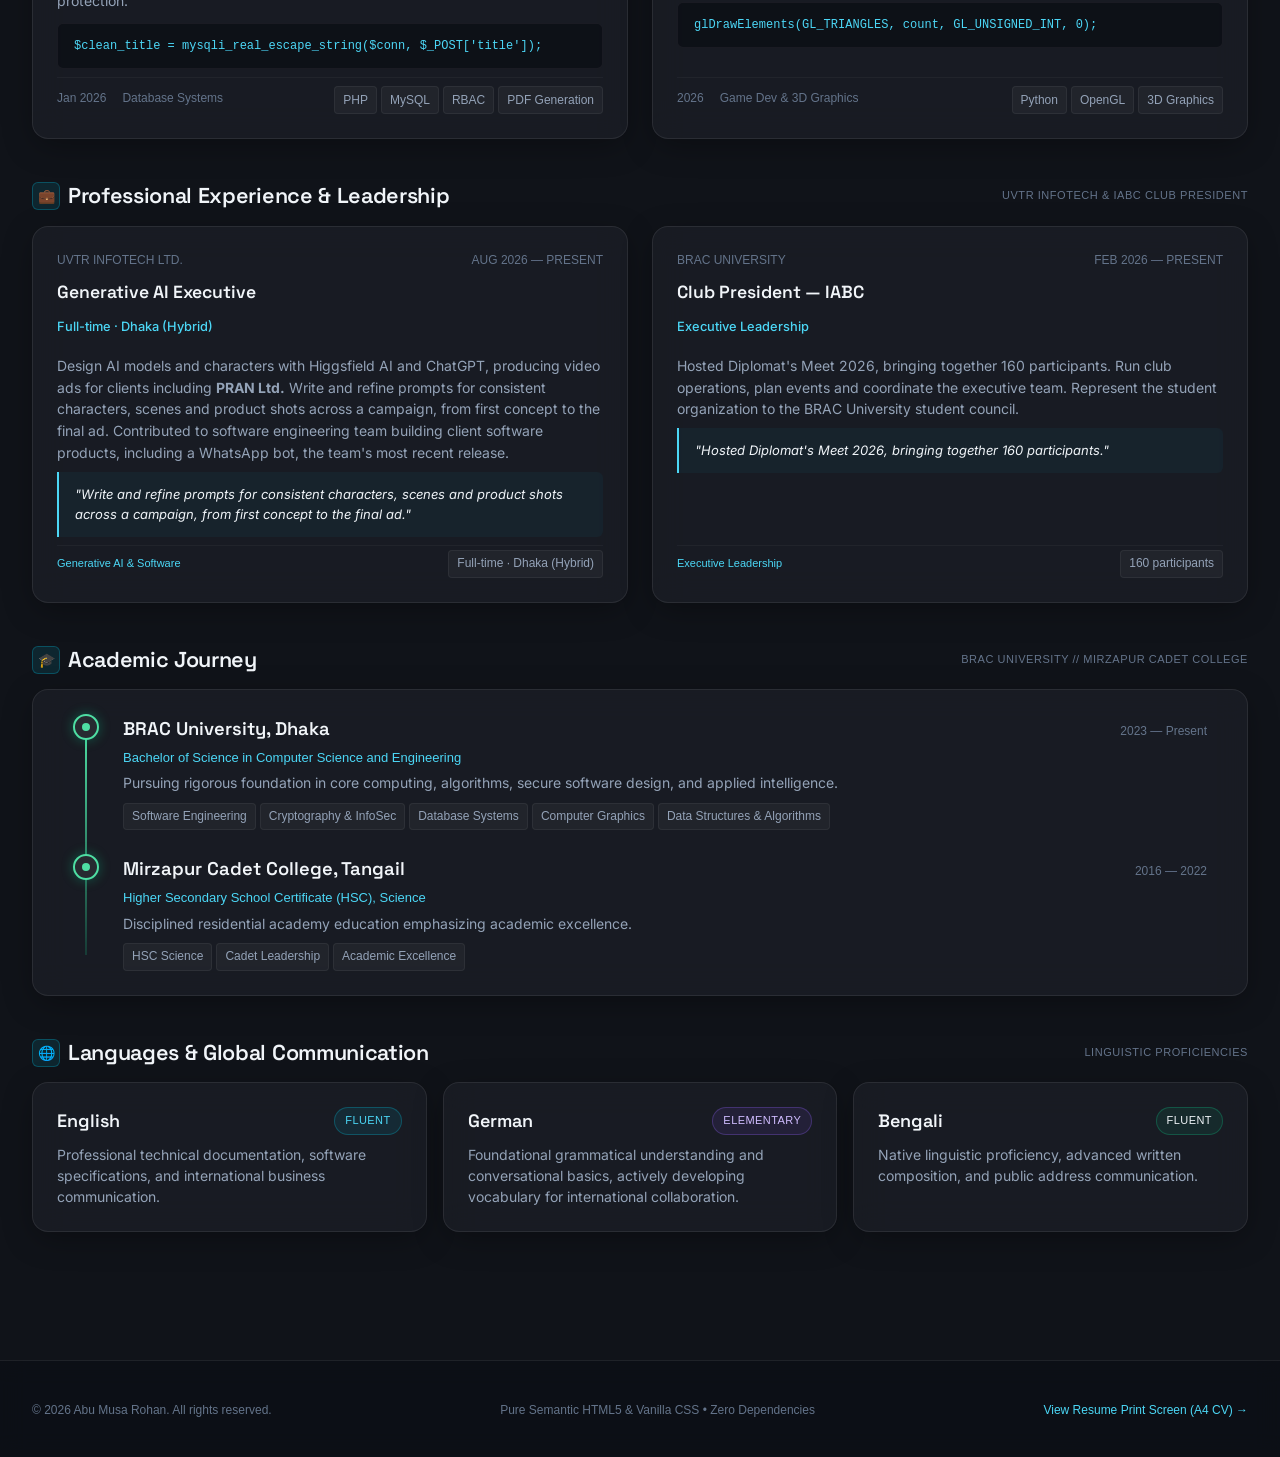
==== commit 19645e60: "feat: base generic entity class" ====
--- a/index.html
+++ b/index.html
@@ -525,6 +525,8 @@
 
   <!-- Generic Input Handler Logic (WASD, Arrows, Touch) -->
   <script src="js/input-handler.js" defer></script>
+  <!-- Base Generic Game Entity Class -->
+  <script src="js/entity.js" defer></script>
   <!-- Interactive Game Engine & Canvas Context Initializer -->
   <script src="js/game-engine.js" defer></script>
 </body>
--- a/css/style.css
+++ b/css/style.css
@@ -665,6 +665,13 @@
   gap: var(--space-sm);
   z-index: 2;
   padding: var(--space-xl) var(--space-md);
+  pointer-events: none;
+  transition: opacity 0.3s ease, visibility 0.3s ease;
+}
+
+.canvas-center-placeholder.is-hidden,
+.interactive-game-canvas.has-active-engine .canvas-center-placeholder {
+  display: none !important;
 }
 
 .canvas-slot-icon {
